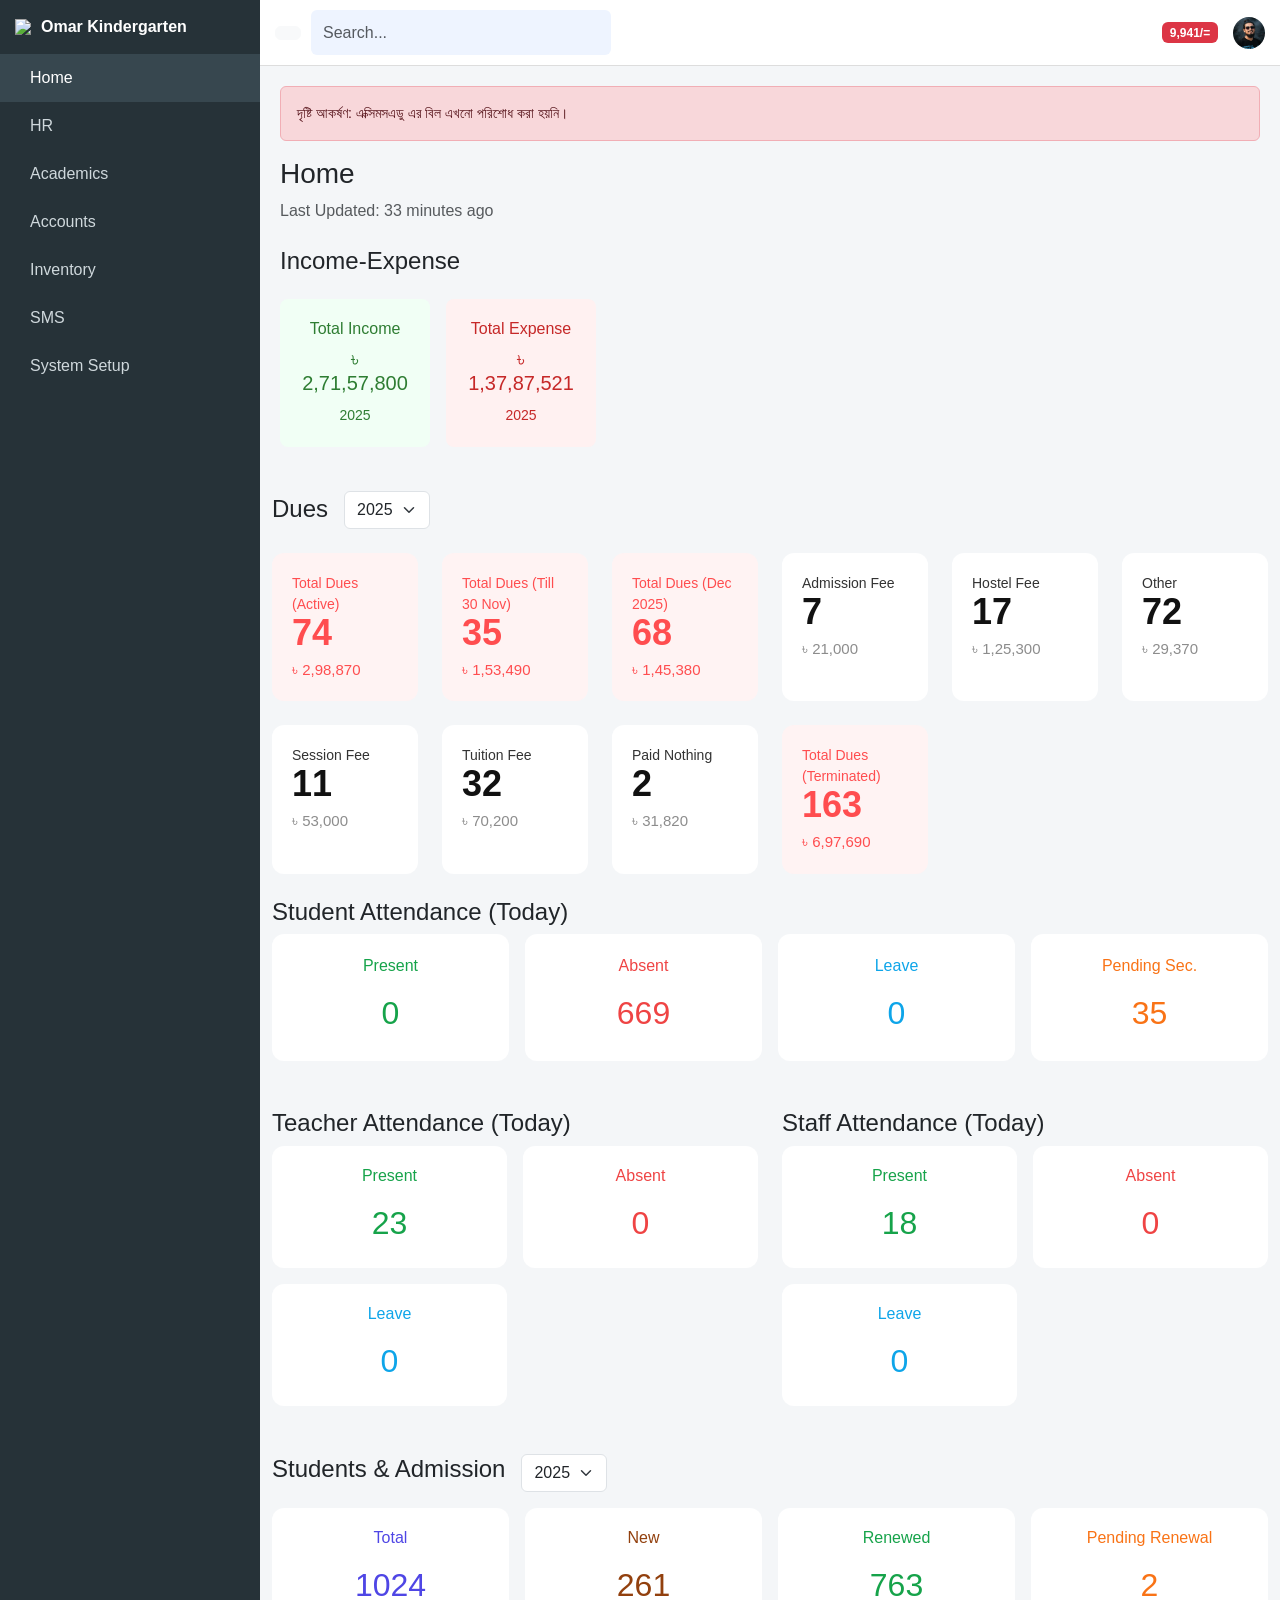
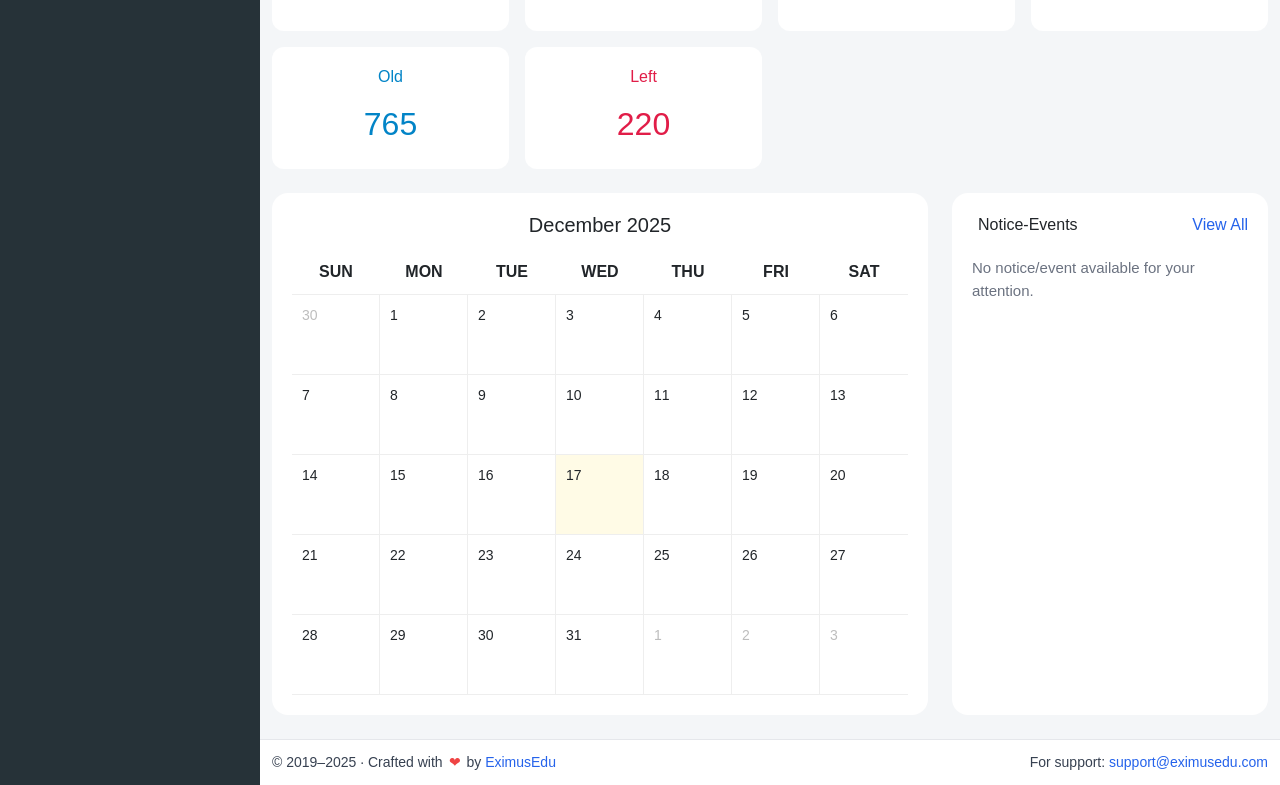
==== dashboard.html @ acf5b50e "initial commit" ====
<!DOCTYPE html>
<html lang="en">
  <head>
    <meta charset="UTF-8" />
    <title>Dashboard</title>
    <meta name="viewport" content="width=device-width, initial-scale=1" />

    <!-- Bootstrap 5 -->
    <link
      href="https://cdn.jsdelivr.net/npm/bootstrap@5.3.3/dist/css/bootstrap.min.css"
      rel="stylesheet"
    />

    <!-- Remix Icon -->
    <link
      href="https://cdn.jsdelivr.net/npm/remixicon@4.2.0/fonts/remixicon.css"
      rel="stylesheet"
    />

    <!-- Custom CSS -->
    <link rel="stylesheet" href="assets/css/style.css" />
  </head>
  <body>
    <div class="layout">
      <!-- SIDEBAR -->
      <aside id="sidebar" class="sidebar">
        <div class="sidebar-header">
          <img src="https://dummyimage.com/40x40/0d6efd/ffffff&text=O" />
          <span class="logo-text">Omar Kindergarten</span>

          <!-- MOBILE CLOSE BUTTON -->
          <button id="closeSidebar" class="btn btn-sm btn-light sidebar-close">
            <i class="ri-close-line"></i>
          </button>
        </div>

        <ul class="menu">
          <li class="active">
            <a href="#"><i class="ri-home-4-line"></i><span>Home</span></a>
          </li>

          <!-- ===== HR ===== -->
          <li class="has-sub">
            <a href="#">
              <i class="ri-team-line"></i>
              <span>HR</span>
              <i class="ri-arrow-down-s-line arrow"></i>
            </a>

            <ul class="submenu">
              <li><a href="#">Employees</a></li>

              <!-- HR → Payroll (Parent again) -->
              <li class="has-sub">
                <a href="#">
                  <span>Payroll</span>
                  <i class="ri-arrow-right-s-line arrow"></i>
                </a>
                <ul class="submenu">
                  <li><a href="#">Salary Sheet</a></li>
                  <li><a href="#">Generate Salary</a></li>
                  <li><a href="#">Payslip</a></li>
                </ul>
              </li>

              <li><a href="#">Attendance</a></li>
            </ul>
          </li>

          <!-- ===== Academics ===== -->
          <li class="has-sub">
            <a href="#">
              <i class="ri-book-2-line"></i>
              <span>Academics</span>
              <i class="ri-arrow-down-s-line arrow"></i>
            </a>

            <ul class="submenu">
              <li><a href="#">Classes</a></li>

              <!-- Academics → Examination (Parent again) -->
              <li class="has-sub">
                <a href="#">
                  <span>Examination</span>
                  <i class="ri-arrow-right-s-line arrow"></i>
                </a>
                <ul class="submenu">
                  <li><a href="#">Exam List</a></li>
                  <li><a href="#">Marks Entry</a></li>
                  <li><a href="#">Result</a></li>
                </ul>
              </li>

              <li><a href="#">Subjects</a></li>
            </ul>
          </li>

          <li>
            <a href="#"
              ><i class="ri-wallet-3-line"></i><span>Accounts</span></a
            >
          </li>

          <li>
            <a href="#"
              ><i class="ri-store-2-line"></i><span>Inventory</span></a
            >
          </li>

          <li>
            <a href="#"><i class="ri-message-2-line"></i><span>SMS</span></a>
          </li>

          <li>
            <a href="#"
              ><i class="ri-settings-3-line"></i><span>System Setup</span></a
            >
          </li>
        </ul>
      </aside>

      <!-- overlay  -->
      <div id="sidebarOverlay" class="sidebar-overlay"></div>

      <!-- MAIN -->
      <div class="main">
        <!-- TOPBAR -->
        <header class="topbar">
          <button id="toggleSidebar" class="btn btn-light">
            <i class="ri-menu-line"></i>
          </button>

          <input class="form-control search" placeholder="Search..." />

          <div class="topbar-right">
            <i class="ri-notification-3-line"></i>
            <span class="badge bg-danger">9,941/=</span>

            <!-- PROFILE WRAPPER -->
            <div class="profile-wrapper">
              <img
                src="/assets/images/profile.png"
                class="avatar"
                id="profileToggle"
              />

              <!-- PROFILE DROPDOWN -->
              <div class="profile-dropdown" id="profileDropdown">
                <div class="profile-info">
                  <img src="/assets/images/profile.png" />
                  <div>
                    <strong>Omar Abdul Aziz Talukder</strong>
                    <small>ID : 91149</small>
                  </div>
                </div>

                <ul>
                  <li><i class="ri-user-3-line"></i> Profile</li>
                  <li><i class="ri-lock-line"></i> Change Password</li>
                  <li><i class="ri-tools-line"></i> Troubleshooting</li>
                  <li><i class="ri-information-line"></i> About</li>
                </ul>

                <div class="logout">
                  <i class="ri-logout-box-r-line"></i>
                  <a href="index.html">Logout</a>
                </div>
              </div>
            </div>
          </div>
        </header>

        <!-- CONTENT -->
        <main class="content">
          <div class="alert alert-danger small">
            দৃষ্টি আকর্ষণ: এক্সিমসএডু এর বিল এখনো পরিশোধ করা হয়নি।
          </div>

          <h3>Home</h3>
          <p class="text-muted">Last Updated: 33 minutes ago</p>

          <h4 class="mt-4">Income-Expense</h4>

          <div class="row g-3 mt-2">
            <div class="col-md-4 col-lg-2">
              <div class="stat-card success">
                <h6>Total Income</h6>
                <h5>৳ 2,71,57,800</h5>
                <small>2025</small>
              </div>
            </div>
            <div class="col-md-4 col-lg-2">
              <div class="stat-card danger">
                <h6>Total Expense</h6>
                <h5>৳ 1,37,87,521</h5>
                <small>2025</small>
              </div>
            </div>
          </div>
        </main>
        <!-- due cards  -->
        <div class="container my-4">
          <!-- Header -->
          <div class="d-flex align-items-center mb-4">
            <h4 class="me-3 mb-0">Dues</h4>
            <select class="form-select w-auto">
              <option>2025</option>
              <option>2024</option>
            </select>
          </div>

          <!-- Cards -->
          <div class="row g-4">
            <!-- Card -->
            <div class="col-12 col-sm-6 col-md-4 col-lg-2">
              <div class="dues-card dues-danger">
                <div class="dues-title">Total Dues (Active)</div>
                <div class="dues-count">74</div>
                <div class="dues-amount">৳ 2,98,870</div>
              </div>
            </div>

            <div class="col-12 col-sm-6 col-md-4 col-lg-2">
              <div class="dues-card dues-danger">
                <div class="dues-title">Total Dues (Till 30 Nov)</div>
                <div class="dues-count">35</div>
                <div class="dues-amount">৳ 1,53,490</div>
              </div>
            </div>

            <div class="col-12 col-sm-6 col-md-4 col-lg-2">
              <div class="dues-card dues-danger">
                <div class="dues-title">Total Dues (Dec 2025)</div>
                <div class="dues-count">68</div>
                <div class="dues-amount">৳ 1,45,380</div>
              </div>
            </div>

            <div class="col-12 col-sm-6 col-md-4 col-lg-2">
              <div class="dues-card bg-white">
                <div class="dues-title dark">Admission Fee</div>
                <div class="dues-count dark">7</div>
                <div class="dues-amount dark">৳ 21,000</div>
              </div>
            </div>

            <div class="col-12 col-sm-6 col-md-4 col-lg-2">
              <div class="dues-card bg-white">
                <div class="dues-title dark">Hostel Fee</div>
                <div class="dues-count dark">17</div>
                <div class="dues-amount dark">৳ 1,25,300</div>
              </div>
            </div>

            <div class="col-12 col-sm-6 col-md-4 col-lg-2">
              <div class="dues-card bg-white">
                <div class="dues-title dark">Other</div>
                <div class="dues-count dark">72</div>
                <div class="dues-amount dark">৳ 29,370</div>
              </div>
            </div>

            <div class="col-12 col-sm-6 col-md-4 col-lg-2">
              <div class="dues-card bg-white">
                <div class="dues-title dark">Session Fee</div>
                <div class="dues-count dark">11</div>
                <div class="dues-amount dark">৳ 53,000</div>
              </div>
            </div>

            <div class="col-12 col-sm-6 col-md-4 col-lg-2">
              <div class="dues-card bg-white">
                <div class="dues-title dark">Tuition Fee</div>
                <div class="dues-count dark">32</div>
                <div class="dues-amount dark">৳ 70,200</div>
              </div>
            </div>

            <div class="col-12 col-sm-6 col-md-4 col-lg-2">
              <div class="dues-card bg-white">
                <div class="dues-title dark">Paid Nothing</div>
                <div class="dues-count dark">2</div>
                <div class="dues-amount dark">৳ 31,820</div>
              </div>
            </div>

            <div class="col-12 col-sm-6 col-md-4 col-lg-2">
              <div class="dues-card dues-danger">
                <div class="dues-title">Total Dues (Terminated)</div>
                <div class="dues-count">163</div>
                <div class="dues-amount">৳ 6,97,690</div>
              </div>
            </div>
          </div>
        </div>
        <!-- ===================== -->
        <div class="container my-4">
          <!-- ================= Student Attendance ================= -->
          <h4 class="section-title">Student Attendance (Today)</h4>
          <div class="row g-3 student-attendance">
            <div class="col-12 col-sm-6 col-md-3">
              <div class="attendance-card present">
                <i class="ri-checkbox-circle-fill"></i>
                <p>Present</p>
                <h2>0</h2>
              </div>
            </div>

            <div class="col-12 col-sm-6 col-md-3">
              <div class="attendance-card absent">
                <i class="ri-close-circle-fill"></i>
                <p>Absent</p>
                <h2>669</h2>
              </div>
            </div>

            <div class="col-12 col-sm-6 col-md-3">
              <div class="attendance-card leave">
                <i class="ri-time-fill"></i>
                <p>Leave</p>
                <h2>0</h2>
              </div>
            </div>

            <div class="col-12 col-sm-6 col-md-3">
              <div class="attendance-card pending">
                <i class="ri-alert-fill"></i>
                <p>Pending Sec.</p>
                <h2>35</h2>
              </div>
            </div>
          </div>

          <!-- ================= Teacher  Attendance ================= -->
          <div class="row mt-5">
            <div class="col-md-6">
              <h4 class="section-title">Teacher Attendance (Today)</h4>
              <div class="row g-3 teacher-attendance">
                <div class="col-md-6">
                  <div class="attendance-card present">
                    <i class="ri-checkbox-circle-fill"></i>
                    <p>Present</p>
                    <h2>23</h2>
                  </div>
                </div>
                <div class="col-md-6">
                  <div class="attendance-card absent">
                    <i class="ri-close-circle-fill"></i>
                    <p>Absent</p>
                    <h2>0</h2>
                  </div>
                </div>
                <div class="col-md-6">
                  <div class="attendance-card leave">
                    <i class="ri-time-fill"></i>
                    <p>Leave</p>
                    <h2>0</h2>
                  </div>
                </div>
              </div>
            </div>
            <!-- =============== Staff Attendance=============== -->
            <div class="col-md-6">
              <h4 class="section-title">Staff Attendance (Today)</h4>
              <div class="row g-3 staff-attendance">
                <div class="col-md-6">
                  <div class="attendance-card present">
                    <i class="ri-checkbox-circle-fill"></i>
                    <p>Present</p>
                    <h2>18</h2>
                  </div>
                </div>
                <div class="col-md-6">
                  <div class="attendance-card absent">
                    <i class="ri-close-circle-fill"></i>
                    <p>Absent</p>
                    <h2>0</h2>
                  </div>
                </div>
                <div class="col-md-6">
                  <div class="attendance-card leave">
                    <i class="ri-time-fill"></i>
                    <p>Leave</p>
                    <h2>0</h2>
                  </div>
                </div>
              </div>
            </div>
          </div>

          <!-- ================= Students & Admission ================= -->
          <div class="d-flex align-items-center mt-5 mb-3">
            <h4 class="section-title me-3">Students & Admission</h4>
            <select class="form-select w-auto">
              <option>2025</option>
              <option>2024</option>
            </select>
          </div>

          <div class="row g-3 students-admission">
            <div class="col-md-3">
              <div class="admission-card total">
                <i class="ri-user-3-fill"></i>
                <p>Total</p>
                <h2>1024</h2>
              </div>
            </div>

            <div class="col-md-3">
              <div class="admission-card new">
                <i class="ri-user-add-fill"></i>
                <p>New</p>
                <h2>261</h2>
              </div>
            </div>

            <div class="col-md-3">
              <div class="admission-card renewed">
                <i class="ri-refresh-fill"></i>
                <p>Renewed</p>
                <h2>763</h2>
              </div>
            </div>

            <div class="col-md-3">
              <div class="admission-card pending">
                <i class="ri-time-fill"></i>
                <p>Pending Renewal</p>
                <h2>2</h2>
              </div>
            </div>

            <div class="col-md-3">
              <div class="admission-card old">
                <i class="ri-user-fill"></i>
                <p>Old</p>
                <h2>765</h2>
              </div>
            </div>

            <div class="col-md-3">
              <div class="admission-card left">
                <i class="ri-user-unfollow-fill"></i>
                <p>Left</p>
                <h2>220</h2>
              </div>
            </div>
          </div>
        </div>
        <!-- calander section  -->
        <div class="container my-4">
          <div class="row g-4">
            <!-- ================= Calendar ================= -->
            <div class="col-lg-8">
              <div class="calendar-box">
                <!-- Header -->
                <div class="calendar-header">
                  <i class="ri-arrow-left-s-line"></i>
                  <h5>December 2025</h5>
                  <i class="ri-arrow-right-s-line"></i>
                </div>

                <!-- Days -->
                <div class="calendar-days">
                  <div>SUN</div>
                  <div>MON</div>
                  <div>TUE</div>
                  <div>WED</div>
                  <div>THU</div>
                  <div>FRI</div>
                  <div>SAT</div>
                </div>

                <!-- Dates -->
                <div class="calendar-grid">
                  <span class="muted">30</span>
                  <span>1</span><span>2</span><span>3</span><span>4</span
                  ><span>5</span><span>6</span> <span>7</span><span>8</span
                  ><span>9</span><span>10</span><span>11</span><span>12</span
                  ><span>13</span> <span>14</span><span>15</span><span>16</span
                  ><span class="active">17</span><span>18</span><span>19</span
                  ><span>20</span> <span>21</span><span>22</span><span>23</span
                  ><span>24</span><span>25</span><span>26</span><span>27</span>
                  <span>28</span><span>29</span><span>30</span><span>31</span>
                  <span class="muted">1</span><span class="muted">2</span
                  ><span class="muted">3</span>
                </div>
              </div>
            </div>

            <!-- calander cdn  -->
            <!-- <div class="container my-4 col-lg-8">
              <h4 class="mb-3">Real Time Calendar</h4>
              <div id="calendar"></div>
            </div> -->

            <!-- ================= Notice ================= -->
            <div class="col-lg-4">
              <div class="notice-box">
                <div class="notice-header">
                  <div>
                    <i class="ri-information-fill"></i>
                    <span>Notice-Events</span>
                  </div>
                  <a href="#">View All</a>
                </div>

                <p class="notice-text">
                  No notice/event available for your attention.
                </p>
              </div>
            </div>
          </div>
        </div>
          <!-- footer  -->

    <footer class="app-footer">
      <div class="container-fluid">
        <div class="row align-items-center">
          <!-- Left -->
          <div class="col-md-6 text-center text-md-start">
            © 2019–2025 · Crafted with
            <span class="heart">❤</span>
            by <a href="#" class="brand">EximusEdu</a>
          </div>

          <!-- Right -->
          <div class="col-md-6 text-center text-md-end mt-2 mt-md-0">
            For support:
            <a href="mailto:support@eximusedu.com" class="support-link">
              support@eximusedu.com
            </a>
          </div>
        </div>
      </div>
    </footer>
      </div>
    </div>

  

    <script src="https://cdn.jsdelivr.net/npm/bootstrap@5.3.3/dist/js/bootstrap.bundle.min.js"></script>
    <script src="assets/js/app.js"></script>
    <!-- FullCalendar JS -->
    <!-- <script src="https://cdn.jsdelivr.net/npm/fullcalendar@6.1.11/index.global.min.js"></script> -->
  </body>
</html>
---- assets/css/style.css ----
/*login page css start here*/

/* Page Background */
/* body {
    min-height: 100vh;
   
} */

/* Wrapper */
.login-wrapper {
  min-height: 100vh;
  background: linear-gradient(180deg, #4a90f5, #1e6de0);
  font-family: "Segoe UI", sans-serif;
}

/* Card */
.login-card {
  background: #ffffff;
  width: 100%;
  max-width: 420px;
  padding: 35px;
  border-radius: 6px;
  box-shadow: 0 10px 30px rgba(0, 0, 0, 0.15);
}

/* Inputs */
.form-control {
  background-color: #eef4ff;
  border: none;
  height: 45px;
}

.form-control:focus {
  box-shadow: none;
  background-color: #eef4ff;
}

/* Password eye button */
.password-toggle {
  background-color: #eef4ff;
  border: none;
}

/* Links */
.forgot-link {
  font-size: 14px;
  color: #3b82f6;
  text-decoration: none;
}

.forgot-link:hover {
  text-decoration: underline;
}

/* Buttons */
.btn-primary {
  height: 45px;
  background-color: #4a90f5;
  border: none;
}

.btn-outline-primary {
  height: 45px;
}

/* Footer */
.footer-text {
  position: fixed;
  bottom: 10px;
  width: 100%;
  color: #ffffff;
  font-size: 13px;
}

/*login page css end here*/

/* dashboard page css start here */
body {
  background: #f4f6f8;
  font-family: "Segoe UI", sans-serif;
}

.layout {
  display: flex;
  min-height: 100vh;
}

/* SIDEBAR */
.sidebar {
  width: 260px;
  background: #263238;
  color: #fff;
  transition: all 0.3s ease;
}

.sidebar.collapsed {
  width: 80px;
}

.sidebar-header {
  padding: 15px;
  display: flex;
  align-items: center;
  gap: 10px;
}

.logo-text {
  font-weight: 600;
}

.sidebar.collapsed .logo-text,
.sidebar.collapsed span,
.sidebar.collapsed .arrow {
  display: none;
}

.menu {
  list-style: none;
  padding: 0;
  margin: 0;
}
li {
  list-style-type: none;
}

.menu li a {
  padding: 12px 20px;
  display: flex;
  align-items: center;
  gap: 10px;
  color: #cfd8dc;
  text-decoration: none;
}

.menu li.active a,
.menu li a:hover {
  background: #37474f;
  color: #fff;
}

.has-sub .submenu {
  display: none;
  background: #2f3e46;
}

.has-sub.open .submenu {
  display: block;
}

.submenu li a {
  padding-left: 17px;
  font-size: 14px;
}

/* 2nd level submenu */
.submenu .has-sub > .submenu {
  display: none;
  background: #37474f;
}

/* Open state */
.submenu .has-sub.open > .submenu {
  display: block;
}

/* Indent deeper level */
.submenu .has-sub > a {
  padding-left: 17px;
  font-size: 14px;
}

.submenu .has-sub .submenu a {
  /* padding-left: 80px; */
  font-size: 13px;
}

/* COLLAPSED SIDEBAR HOVER SUBMENU */
.sidebar.collapsed .has-sub {
  position: relative;
}

.sidebar.collapsed .has-sub .submenu {
  position: absolute;
  top: 0;
  left: 80px;
  width: 200px;
  background: #2f3e46;
  display: none;
  border-radius: 0px;
  box-shadow: 0 8px 20px rgba(0, 0, 0, 0.3);
  z-index: 999;
}

.sidebar.collapsed .has-sub:hover .submenu {
  display: block;
}

/* MAIN */
.main {
  flex: 1;
}

/* TOPBAR */
.topbar {
  background: #fff;
  padding: 10px 15px;
  display: flex;
  align-items: center;
  gap: 10px;
  border-bottom: 1px solid #ddd;
}

.search {
  max-width: 300px;
}

.topbar-right {
  margin-left: auto;
  display: flex;
  align-items: center;
  gap: 15px;
}

.avatar {
  border-radius: 50%;
}

/* CONTENT */
.content {
  padding: 20px;
}

/* STAT CARD */
.stat-card {
  padding: 20px;
  border-radius: 8px;
  background: #fff;
  text-align: center;
}

.stat-card.success {
  background: #f1fff5;
  color: #2e7d32;
}
.stat-card.danger {
  background: #fff1f1;
  color: #c62828;
}

/* MOBILE */
@media (max-width: 768px) {
  .sidebar {
    position: fixed;
    left: -260px;
    top: 0;
    height: 100%;
    z-index: 1000;
  }

  .sidebar.show {
    left: 0;
  }

  .sidebar.collapsed {
    width: 260px;
  }
}

/* SIDEBAR CLOSE BUTTON */
.sidebar-close {
  margin-left: auto;
  display: none;
}

/* OVERLAY */
.sidebar-overlay {
  position: fixed;
  inset: 0;
  background: rgba(0, 0, 0, 0.4);
  z-index: 999;
  display: none;
}

/* MOBILE ONLY */
@media (max-width: 768px) {
  .sidebar-close {
    display: block;
  }

  .sidebar.show + .sidebar-overlay {
    display: block;
  }
}

/* due card style start here */
.dues-card {
  border: none;
  border-radius: 12px;
  padding: 20px;
  height: 100%;
}

.dues-danger {
  background: #fff3f3;
}

.dues-title {
  font-size: 14px;
  color: #ff4d4f;
  font-weight: 500;
}

.dues-title.dark {
  color: #333;
}

.dues-count {
  font-size: 36px;
  font-weight: 700;
  color: #ff4d4f;
  line-height: 1;
}

.dues-count.dark {
  color: #111;
}

.dues-amount {
  margin-top: 8px;
  font-size: 15px;
  color: #ff4d4f;
}

.dues-amount.dark {
  color: #8c8c8c;
}
/* due card style end here */

/* student attendence style start here  */
.student-attendance .attendance-card {
  background: #fff;
  border-radius: 12px;
  padding: 20px;
  text-align: center;
}

.student-attendance i {
  font-size: 28px;
  margin-bottom: 6px;
}

.present {
  background: #f2fff7;
  color: #16a34a;
}
.absent {
  background: #fff1f1;
  color: #ef4444;
}
.leave {
  background: #f0fbff;
  color: #0ea5e9;
}
.pending {
  background: #fff7ed;
  color: #f97316;
}

/* student attendence style end here  */

/* staff attendence style start here  */
.teacher-attendance .attendance-card,
.staff-attendance .attendance-card {
  background: #fff;
  border-radius: 12px;
  padding: 18px;
  text-align: center;
}

.teacher-attendance i,
.staff-attendance i {
  font-size: 26px;
}

/* staff attendence style end here  */

/* student addmmission style start here   */
.students-admission .admission-card {
  background: #fff;
  border-radius: 12px;
  padding: 18px;
  text-align: center;
}

.students-admission i {
  font-size: 26px;
  margin-bottom: 6px;
}

.total {
  background: #f5f3ff;
  color: #4f46e5;
}
.new {
  background: #fff7ed;
  color: #92400e;
}
.renewed {
  background: #f0fdf4;
  color: #16a34a;
}
.old {
  background: #ecfeff;
  color: #0284c7;
}
.left {
  background: #fff1f2;
  color: #e11d48;
}

/* student addmmission style end here   */

/* calander css start here  */

.calendar-box {
  background: #fff;
  border-radius: 16px;
  padding: 20px;
}

.calendar-header {
  display: flex;
  justify-content: space-between;
  align-items: center;
  margin-bottom: 15px;
}

.calendar-header i {
  font-size: 22px;
  cursor: pointer;
}

.calendar-days {
  display: grid;
  grid-template-columns: repeat(7, 1fr);
  font-weight: 600;
  text-align: center;
  padding-bottom: 10px;
  border-bottom: 1px solid #eee;
}

.calendar-grid {
  display: grid;
  grid-template-columns: repeat(7, 1fr);
}

.calendar-grid span {
  height: 80px;
  border-right: 1px solid #eee;
  border-bottom: 1px solid #eee;
  padding: 10px;
  font-size: 14px;
}

.calendar-grid span:nth-child(7n) {
  border-right: none;
}

.calendar-grid .muted {
  color: #bdbdbd;
}

.calendar-grid .active {
  background: #fffbe6;
}

/* ================= Notice ================= */

.notice-box {
  background: #fff;
  border-radius: 16px;
  padding: 20px;
  height: 100%;
}

.notice-header {
  display: flex;
  justify-content: space-between;
  align-items: center;
  margin-bottom: 20px;
}

.notice-header i {
  margin-right: 6px;
  color: #6b7280;
}

.notice-header a {
  text-decoration: none;
  color: #2563eb;
  font-weight: 500;
}

.notice-text {
  color: #6b7280;
  font-size: 15px;
}

/* calander cdn style  */
/* #calendar {
      background: #fff;
      padding: 15px;
      border-radius: 14px;
    } */

/* ================= Responsive ================= */
@media (max-width: 768px) {
  .calendar-grid span {
    height: 60px;
  }
}

/* calander css end here  */

/* dashboard page css end here */

/* profile modal css start here  */
.profile-wrapper {
  position: relative;
}

.profile-wrapper img {
  height: 32px;
  width: 32px;
  border-radius: 50%;
}

.avatar {
  cursor: pointer;
  border-radius: 50%;
}

/* DROPDOWN */
.profile-dropdown {
  position: absolute;
  top: 45px;
  right: 0;
  width: 260px;
  background: #fff;
  border-radius: 8px;
  box-shadow: 0 10px 30px rgba(0, 0, 0, 0.15);
  display: none;
  z-index: 999;
}

.profile-dropdown.show {
  display: block;
}

/* HEADER */
.profile-info {
  display: flex;
  gap: 10px;
  padding: 12px;
  border-bottom: 1px solid #eee;
}

.profile-info img {
  border-radius: 50%;
  height: 32px;
  width: 32px;
}

.profile-info small {
  color: #777;
}

/* MENU */
.profile-dropdown ul {
  list-style: none;
  margin: 0;
  padding: 0;
}

.profile-dropdown ul li {
  padding: 10px 14px;
  cursor: pointer;
  display: flex;
  gap: 10px;
  align-items: center;
}

.profile-dropdown ul li:hover {
  background: #f5f5f5;
}

/* LOGOUT */
.profile-dropdown .logout {
  padding: 12px 14px;
  border-top: 1px solid #eee;
  cursor: pointer;
  color: #d00;
}

.profile-dropdown .logout:hover {
  background: #ffecec;
}
/* profile modal css end here  */

/* footer style start here  */

.app-footer {
  background: #ffffff;
  border-top: 1px solid #e5e7eb;
  padding: 12px 0;
  font-size: 14px;
  color: #374151;
}

.app-footer a {
  text-decoration: none;
}

.app-footer .brand {
  color: #2563eb;
  font-weight: 500;
}

.app-footer .support-link {
  color: #2563eb;
}

.app-footer .heart {
  color: #ef4444;
  margin: 0 2px;
}
/* footer style end here  */
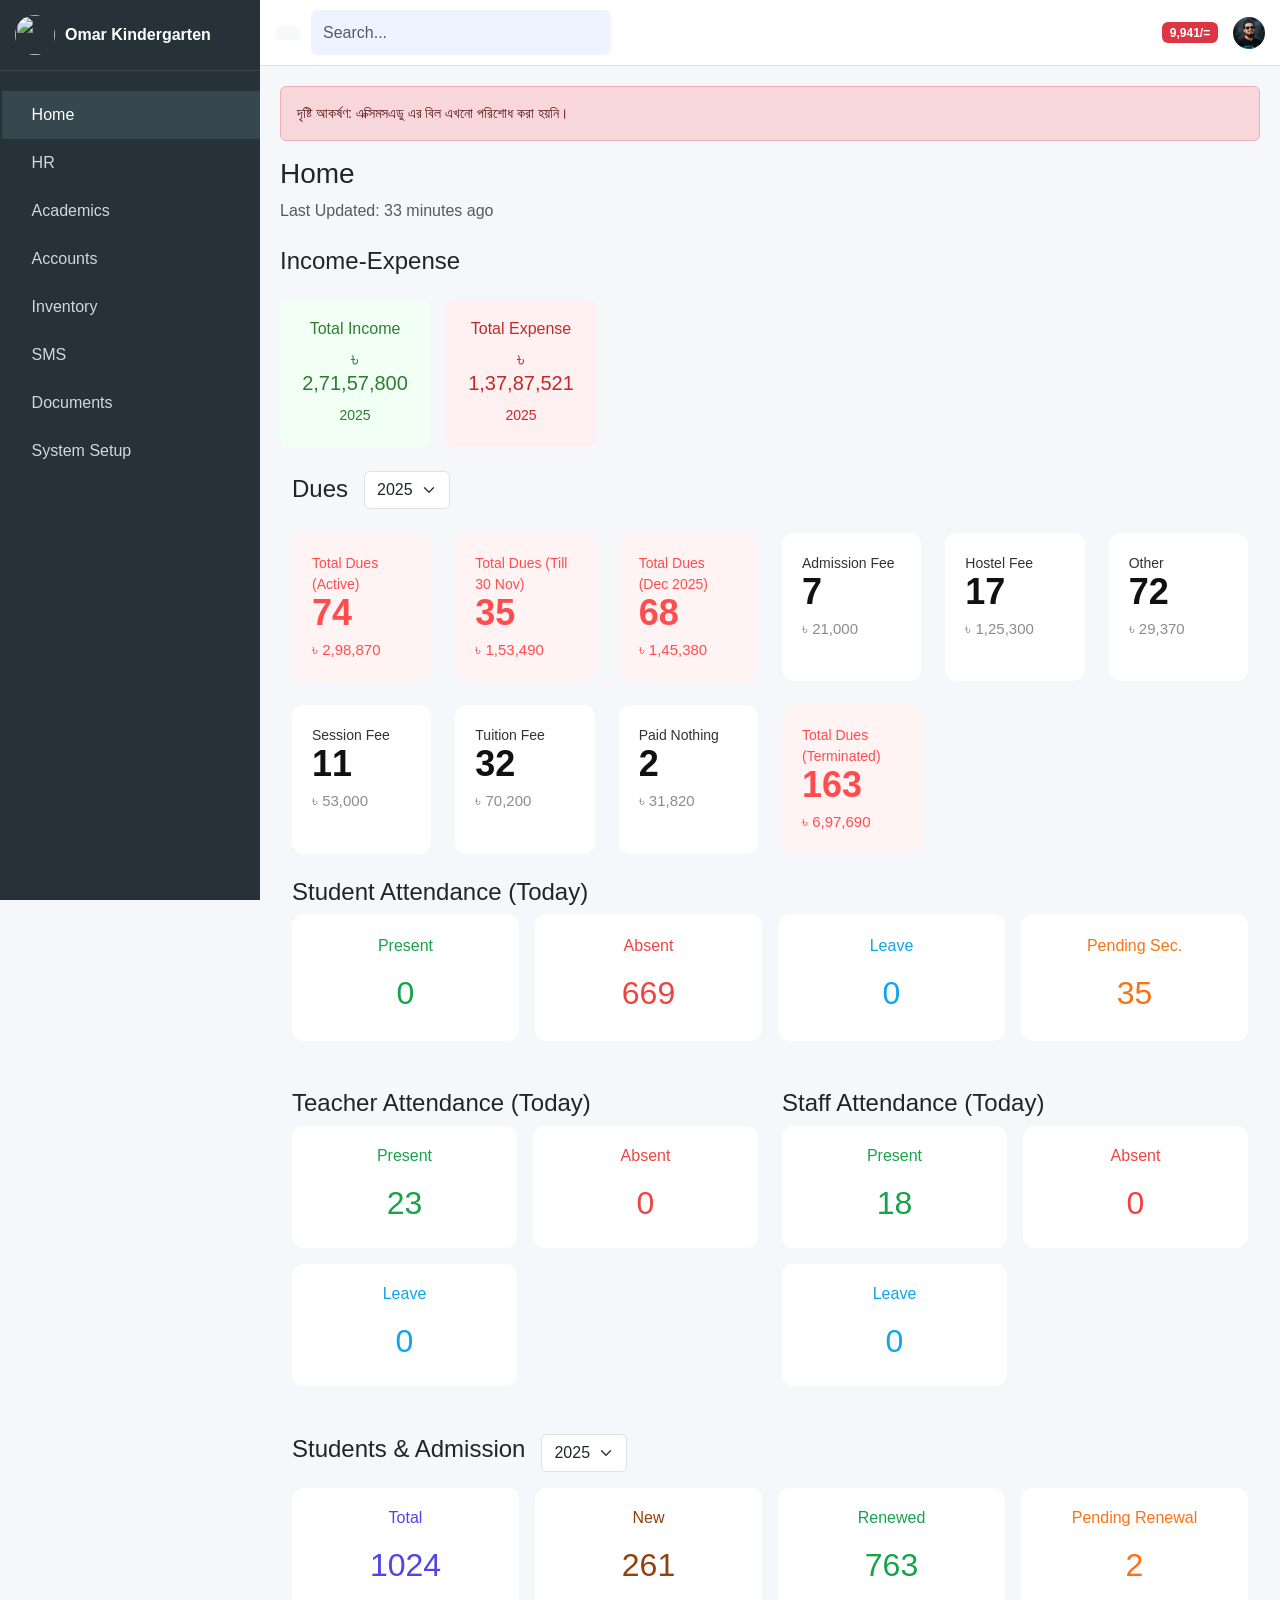
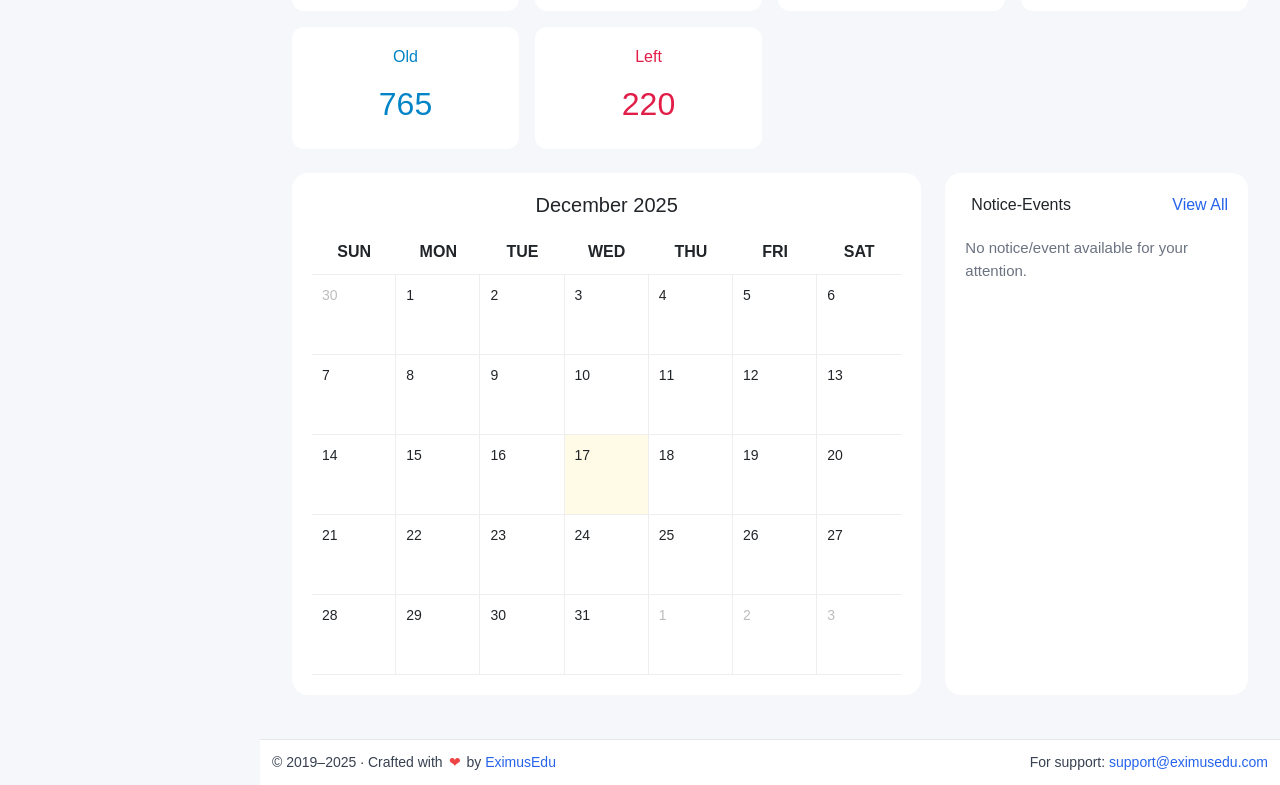
==== commit 8088994f: "sidebar issue fixed" ====
--- a/dashboard.html
+++ b/dashboard.html
@@ -64,6 +64,8 @@
               </li>
 
               <li><a href="#">Attendance</a></li>
+              <li><a href="#">Leave Applications</a></li>
+              <li><a href="#">ID Cards</a></li>
             </ul>
           </li>
 
@@ -76,22 +78,126 @@
             </a>
 
             <ul class="submenu">
-              <li><a href="#">Classes</a></li>
+              <li><a href="#">Classes 1</a></li>
+              <li><a href="#">Students 2</a></li>
 
               <!-- Academics → Examination (Parent again) -->
               <li class="has-sub">
                 <a href="#">
-                  <span>Examination</span>
+                  <span>Examination 3</span>
                   <i class="ri-arrow-right-s-line arrow"></i>
                 </a>
                 <ul class="submenu">
                   <li><a href="#">Exam List</a></li>
                   <li><a href="#">Marks Entry</a></li>
                   <li><a href="#">Result</a></li>
+                   <li><a href="#">Exam List</a></li>
+                  <li><a href="#">Marks Entry</a></li>
+                  <li><a href="#">Result</a></li>
+                   <li><a href="#">Exam List</a></li>
+                  <li><a href="#">Marks Entry</a></li>
+                  <li><a href="#">Result</a></li>
+                   <li><a href="#">Exam List</a></li>
+                  <li><a href="#">Marks Entry</a></li>
+                  <li><a href="#">Result</a></li>
+                   <li><a href="#">Exam List</a></li>
+                  <li><a href="#">Marks Entry</a></li>
+                  <li><a href="#">Result</a></li>
                 </ul>
               </li>
 
-              <li><a href="#">Subjects</a></li>
+              <li><a href="#">Subjects 4</a></li>
+              <li><a href="#">Teachers 5</a></li>
+              <li><a href="#">Classes 6</a></li>
+              <li><a href="#">Students 7</a></li>
+
+              <!-- Academics → Examination (Parent again) -->
+              <li class="has-sub">
+                <a href="#">
+                  <span>Examination 8</span>
+                  <i class="ri-arrow-right-s-line arrow"></i>
+                </a>
+                <ul class="submenu">
+                  <li><a href="#">Exam List</a></li>
+                  <li><a href="#">Marks Entry</a></li>
+                  <li><a href="#">Result</a></li>
+                   <li><a href="#">Exam List</a></li>
+                  <li><a href="#">Marks Entry</a></li>
+                  <li><a href="#">Result</a></li>
+                   <li><a href="#">Exam List</a></li>
+                  <li><a href="#">Marks Entry</a></li>
+                  <li><a href="#">Result</a></li>
+                   <li><a href="#">Exam List</a></li>
+                  <li><a href="#">Marks Entry</a></li>
+                  <li><a href="#">Result</a></li>
+                   <li><a href="#">Exam List</a></li>
+                  <li><a href="#">Marks Entry</a></li>
+                  <li><a href="#">Result</a></li>
+                </ul>
+              </li>
+
+              <li><a href="#">Subjects 9</a></li>
+              <li><a href="#">Teachers 10</a></li>
+              <li><a href="#">Classes 11</a></li>
+              <li><a href="#">Students 12</a></li>
+
+              <!-- Academics → Examination (Parent again) -->
+              <li class="has-sub">
+                <a href="#">
+                  <span>Examination 13</span>
+                  <i class="ri-arrow-right-s-line arrow"></i>
+                </a>
+                <ul class="submenu">
+                  <li><a href="#">Exam List</a></li>
+                  <li><a href="#">Marks Entry</a></li>
+                  <li><a href="#">Result</a></li>
+                   <li><a href="#">Exam List</a></li>
+                  <li><a href="#">Marks Entry</a></li>
+                  <li><a href="#">Result</a></li>
+                   <li><a href="#">Exam List</a></li>
+                  <li><a href="#">Marks Entry</a></li>
+                  <li><a href="#">Result</a></li>
+                   <li><a href="#">Exam List</a></li>
+                  <li><a href="#">Marks Entry</a></li>
+                  <li><a href="#">Result</a></li>
+                   <li><a href="#">Exam List</a></li>
+                  <li><a href="#">Marks Entry</a></li>
+                  <li><a href="#">Result</a></li>
+                </ul>
+              </li>
+
+              <li><a href="#">Subjects 14</a></li>
+              <li><a href="#">Teachers 15</a></li>
+              <li><a href="#">Classes 16</a></li>
+              <li><a href="#">Students 17</a></li>
+
+              <!-- Academics → Examination (Parent again) -->
+              <li class="has-sub">
+                <a href="#">
+                  <span>Examination 18</span>
+                  <i class="ri-arrow-right-s-line arrow"></i>
+                </a>
+                <ul class="submenu">
+                  <li><a href="#">Exam List</a></li>
+                  <li><a href="#">Marks Entry</a></li>
+                  <li><a href="#">Result</a></li>
+                   <li><a href="#">Exam List</a></li>
+                  <li><a href="#">Marks Entry</a></li>
+                  <li><a href="#">Result</a></li>
+                   <li><a href="#">Exam List</a></li>
+                  <li><a href="#">Marks Entry</a></li>
+                  <li><a href="#">Result</a></li>
+                   <li><a href="#">Exam List</a></li>
+                  <li><a href="#">Marks Entry</a></li>
+                  <li><a href="#">Result</a></li>
+                   <li><a href="#">Exam List</a></li>
+                  <li><a href="#">Marks Entry</a></li>
+                  <li><a href="#">Result</a></li>
+                </ul>
+              </li>
+
+              <li><a href="#">Subjects 19</a></li>
+              <li><a href="#">Teachers 20</a></li>
             </ul>
           </li>
 
@@ -111,6 +217,19 @@
             <a href="#"><i class="ri-message-2-line"></i><span>SMS</span></a>
           </li>
 
+          <li class="has-sub">
+            <a href="#">
+              <i class="ri-file-text-line"></i>
+              <span>Documents</span>
+              <i class="ri-arrow-down-s-line arrow"></i>
+            </a>
+            <ul class="submenu">
+              <li><a href="#">Attestations</a></li>
+              <li><a href="#">Testimonials</a></li>
+              <li><a href="#">Transfer Certificates</a></li>
+            </ul>
+          </li>
+
           <li>
             <a href="#"
               ><i class="ri-settings-3-line"></i><span>System Setup</span></a
@@ -119,11 +238,19 @@
         </ul>
       </aside>
 
-      <!-- overlay  -->
+      <!-- Collapsed sidebar submenu container -->
+      <div
+        id="collapsedSubmenuContainer"
+        class="collapsed-submenu-container"
+      ></div>
+
+      <!-- Overlay -->
       <div id="sidebarOverlay" class="sidebar-overlay"></div>
 
+      <!-- Main Content -->
+
       <!-- MAIN -->
-      <div class="main">
+      <div class="" id="content">
         <!-- TOPBAR -->
         <header class="topbar">
           <button id="toggleSidebar" class="btn btn-light">
@@ -197,351 +324,350 @@
               </div>
             </div>
           </div>
-        </main>
-        <!-- due cards  -->
-        <div class="container my-4">
-          <!-- Header -->
-          <div class="d-flex align-items-center mb-4">
-            <h4 class="me-3 mb-0">Dues</h4>
-            <select class="form-select w-auto">
-              <option>2025</option>
-              <option>2024</option>
-            </select>
+          <!-- =========== -->
+          <!-- due cards  -->
+          <div class="container my-4">
+            <!-- Header -->
+            <div class="d-flex align-items-center mb-4">
+              <h4 class="me-3 mb-0">Dues</h4>
+              <select class="form-select w-auto">
+                <option>2025</option>
+                <option>2024</option>
+              </select>
+            </div>
+
+            <!-- Cards -->
+            <div class="row g-4">
+              <!-- Card -->
+              <div class="col-12 col-sm-6 col-md-4 col-lg-2">
+                <div class="dues-card dues-danger">
+                  <div class="dues-title">Total Dues (Active)</div>
+                  <div class="dues-count">74</div>
+                  <div class="dues-amount">৳ 2,98,870</div>
+                </div>
+              </div>
+
+              <div class="col-12 col-sm-6 col-md-4 col-lg-2">
+                <div class="dues-card dues-danger">
+                  <div class="dues-title">Total Dues (Till 30 Nov)</div>
+                  <div class="dues-count">35</div>
+                  <div class="dues-amount">৳ 1,53,490</div>
+                </div>
+              </div>
+
+              <div class="col-12 col-sm-6 col-md-4 col-lg-2">
+                <div class="dues-card dues-danger">
+                  <div class="dues-title">Total Dues (Dec 2025)</div>
+                  <div class="dues-count">68</div>
+                  <div class="dues-amount">৳ 1,45,380</div>
+                </div>
+              </div>
+
+              <div class="col-12 col-sm-6 col-md-4 col-lg-2">
+                <div class="dues-card bg-white">
+                  <div class="dues-title dark">Admission Fee</div>
+                  <div class="dues-count dark">7</div>
+                  <div class="dues-amount dark">৳ 21,000</div>
+                </div>
+              </div>
+
+              <div class="col-12 col-sm-6 col-md-4 col-lg-2">
+                <div class="dues-card bg-white">
+                  <div class="dues-title dark">Hostel Fee</div>
+                  <div class="dues-count dark">17</div>
+                  <div class="dues-amount dark">৳ 1,25,300</div>
+                </div>
+              </div>
+
+              <div class="col-12 col-sm-6 col-md-4 col-lg-2">
+                <div class="dues-card bg-white">
+                  <div class="dues-title dark">Other</div>
+                  <div class="dues-count dark">72</div>
+                  <div class="dues-amount dark">৳ 29,370</div>
+                </div>
+              </div>
+
+              <div class="col-12 col-sm-6 col-md-4 col-lg-2">
+                <div class="dues-card bg-white">
+                  <div class="dues-title dark">Session Fee</div>
+                  <div class="dues-count dark">11</div>
+                  <div class="dues-amount dark">৳ 53,000</div>
+                </div>
+              </div>
+
+              <div class="col-12 col-sm-6 col-md-4 col-lg-2">
+                <div class="dues-card bg-white">
+                  <div class="dues-title dark">Tuition Fee</div>
+                  <div class="dues-count dark">32</div>
+                  <div class="dues-amount dark">৳ 70,200</div>
+                </div>
+              </div>
+
+              <div class="col-12 col-sm-6 col-md-4 col-lg-2">
+                <div class="dues-card bg-white">
+                  <div class="dues-title dark">Paid Nothing</div>
+                  <div class="dues-count dark">2</div>
+                  <div class="dues-amount dark">৳ 31,820</div>
+                </div>
+              </div>
+
+              <div class="col-12 col-sm-6 col-md-4 col-lg-2">
+                <div class="dues-card dues-danger">
+                  <div class="dues-title">Total Dues (Terminated)</div>
+                  <div class="dues-count">163</div>
+                  <div class="dues-amount">৳ 6,97,690</div>
+                </div>
+              </div>
+            </div>
           </div>
-
-          <!-- Cards -->
-          <div class="row g-4">
-            <!-- Card -->
-            <div class="col-12 col-sm-6 col-md-4 col-lg-2">
-              <div class="dues-card dues-danger">
-                <div class="dues-title">Total Dues (Active)</div>
-                <div class="dues-count">74</div>
-                <div class="dues-amount">৳ 2,98,870</div>
-              </div>
-            </div>
-
-            <div class="col-12 col-sm-6 col-md-4 col-lg-2">
-              <div class="dues-card dues-danger">
-                <div class="dues-title">Total Dues (Till 30 Nov)</div>
-                <div class="dues-count">35</div>
-                <div class="dues-amount">৳ 1,53,490</div>
-              </div>
-            </div>
-
-            <div class="col-12 col-sm-6 col-md-4 col-lg-2">
-              <div class="dues-card dues-danger">
-                <div class="dues-title">Total Dues (Dec 2025)</div>
-                <div class="dues-count">68</div>
-                <div class="dues-amount">৳ 1,45,380</div>
-              </div>
-            </div>
-
-            <div class="col-12 col-sm-6 col-md-4 col-lg-2">
-              <div class="dues-card bg-white">
-                <div class="dues-title dark">Admission Fee</div>
-                <div class="dues-count dark">7</div>
-                <div class="dues-amount dark">৳ 21,000</div>
-              </div>
-            </div>
-
-            <div class="col-12 col-sm-6 col-md-4 col-lg-2">
-              <div class="dues-card bg-white">
-                <div class="dues-title dark">Hostel Fee</div>
-                <div class="dues-count dark">17</div>
-                <div class="dues-amount dark">৳ 1,25,300</div>
-              </div>
-            </div>
-
-            <div class="col-12 col-sm-6 col-md-4 col-lg-2">
-              <div class="dues-card bg-white">
-                <div class="dues-title dark">Other</div>
-                <div class="dues-count dark">72</div>
-                <div class="dues-amount dark">৳ 29,370</div>
-              </div>
-            </div>
-
-            <div class="col-12 col-sm-6 col-md-4 col-lg-2">
-              <div class="dues-card bg-white">
-                <div class="dues-title dark">Session Fee</div>
-                <div class="dues-count dark">11</div>
-                <div class="dues-amount dark">৳ 53,000</div>
-              </div>
-            </div>
-
-            <div class="col-12 col-sm-6 col-md-4 col-lg-2">
-              <div class="dues-card bg-white">
-                <div class="dues-title dark">Tuition Fee</div>
-                <div class="dues-count dark">32</div>
-                <div class="dues-amount dark">৳ 70,200</div>
-              </div>
-            </div>
-
-            <div class="col-12 col-sm-6 col-md-4 col-lg-2">
-              <div class="dues-card bg-white">
-                <div class="dues-title dark">Paid Nothing</div>
-                <div class="dues-count dark">2</div>
-                <div class="dues-amount dark">৳ 31,820</div>
-              </div>
-            </div>
-
-            <div class="col-12 col-sm-6 col-md-4 col-lg-2">
-              <div class="dues-card dues-danger">
-                <div class="dues-title">Total Dues (Terminated)</div>
-                <div class="dues-count">163</div>
-                <div class="dues-amount">৳ 6,97,690</div>
+          <!-- ===================== -->
+          <div class="container my-4">
+            <!-- ================= Student Attendance ================= -->
+            <h4 class="section-title">Student Attendance (Today)</h4>
+            <div class="row g-3 student-attendance">
+              <div class="col-12 col-sm-6 col-md-3">
+                <div class="attendance-card present">
+                  <i class="ri-checkbox-circle-fill"></i>
+                  <p>Present</p>
+                  <h2>0</h2>
+                </div>
+              </div>
+
+              <div class="col-12 col-sm-6 col-md-3">
+                <div class="attendance-card absent">
+                  <i class="ri-close-circle-fill"></i>
+                  <p>Absent</p>
+                  <h2>669</h2>
+                </div>
+              </div>
+
+              <div class="col-12 col-sm-6 col-md-3">
+                <div class="attendance-card leave">
+                  <i class="ri-time-fill"></i>
+                  <p>Leave</p>
+                  <h2>0</h2>
+                </div>
+              </div>
+
+              <div class="col-12 col-sm-6 col-md-3">
+                <div class="attendance-card pending">
+                  <i class="ri-alert-fill"></i>
+                  <p>Pending Sec.</p>
+                  <h2>35</h2>
+                </div>
+              </div>
+            </div>
+
+            <!-- ================= Teacher  Attendance ================= -->
+            <div class="row mt-5">
+              <div class="col-md-6">
+                <h4 class="section-title">Teacher Attendance (Today)</h4>
+                <div class="row g-3 teacher-attendance">
+                  <div class="col-md-6">
+                    <div class="attendance-card present">
+                      <i class="ri-checkbox-circle-fill"></i>
+                      <p>Present</p>
+                      <h2>23</h2>
+                    </div>
+                  </div>
+                  <div class="col-md-6">
+                    <div class="attendance-card absent">
+                      <i class="ri-close-circle-fill"></i>
+                      <p>Absent</p>
+                      <h2>0</h2>
+                    </div>
+                  </div>
+                  <div class="col-md-6">
+                    <div class="attendance-card leave">
+                      <i class="ri-time-fill"></i>
+                      <p>Leave</p>
+                      <h2>0</h2>
+                    </div>
+                  </div>
+                </div>
+              </div>
+              <!-- =============== Staff Attendance=============== -->
+              <div class="col-md-6">
+                <h4 class="section-title">Staff Attendance (Today)</h4>
+                <div class="row g-3 staff-attendance">
+                  <div class="col-md-6">
+                    <div class="attendance-card present">
+                      <i class="ri-checkbox-circle-fill"></i>
+                      <p>Present</p>
+                      <h2>18</h2>
+                    </div>
+                  </div>
+                  <div class="col-md-6">
+                    <div class="attendance-card absent">
+                      <i class="ri-close-circle-fill"></i>
+                      <p>Absent</p>
+                      <h2>0</h2>
+                    </div>
+                  </div>
+                  <div class="col-md-6">
+                    <div class="attendance-card leave">
+                      <i class="ri-time-fill"></i>
+                      <p>Leave</p>
+                      <h2>0</h2>
+                    </div>
+                  </div>
+                </div>
+              </div>
+            </div>
+
+            <!-- ================= Students & Admission ================= -->
+            <div class="d-flex align-items-center mt-5 mb-3">
+              <h4 class="section-title me-3">Students & Admission</h4>
+              <select class="form-select w-auto">
+                <option>2025</option>
+                <option>2024</option>
+              </select>
+            </div>
+
+            <div class="row g-3 students-admission">
+              <div class="col-md-3">
+                <div class="admission-card total">
+                  <i class="ri-user-3-fill"></i>
+                  <p>Total</p>
+                  <h2>1024</h2>
+                </div>
+              </div>
+
+              <div class="col-md-3">
+                <div class="admission-card new">
+                  <i class="ri-user-add-fill"></i>
+                  <p>New</p>
+                  <h2>261</h2>
+                </div>
+              </div>
+
+              <div class="col-md-3">
+                <div class="admission-card renewed">
+                  <i class="ri-refresh-fill"></i>
+                  <p>Renewed</p>
+                  <h2>763</h2>
+                </div>
+              </div>
+
+              <div class="col-md-3">
+                <div class="admission-card pending">
+                  <i class="ri-time-fill"></i>
+                  <p>Pending Renewal</p>
+                  <h2>2</h2>
+                </div>
+              </div>
+
+              <div class="col-md-3">
+                <div class="admission-card old">
+                  <i class="ri-user-fill"></i>
+                  <p>Old</p>
+                  <h2>765</h2>
+                </div>
+              </div>
+
+              <div class="col-md-3">
+                <div class="admission-card left">
+                  <i class="ri-user-unfollow-fill"></i>
+                  <p>Left</p>
+                  <h2>220</h2>
+                </div>
               </div>
             </div>
           </div>
-        </div>
-        <!-- ===================== -->
-        <div class="container my-4">
-          <!-- ================= Student Attendance ================= -->
-          <h4 class="section-title">Student Attendance (Today)</h4>
-          <div class="row g-3 student-attendance">
-            <div class="col-12 col-sm-6 col-md-3">
-              <div class="attendance-card present">
-                <i class="ri-checkbox-circle-fill"></i>
-                <p>Present</p>
-                <h2>0</h2>
-              </div>
-            </div>
-
-            <div class="col-12 col-sm-6 col-md-3">
-              <div class="attendance-card absent">
-                <i class="ri-close-circle-fill"></i>
-                <p>Absent</p>
-                <h2>669</h2>
-              </div>
-            </div>
-
-            <div class="col-12 col-sm-6 col-md-3">
-              <div class="attendance-card leave">
-                <i class="ri-time-fill"></i>
-                <p>Leave</p>
-                <h2>0</h2>
-              </div>
-            </div>
-
-            <div class="col-12 col-sm-6 col-md-3">
-              <div class="attendance-card pending">
-                <i class="ri-alert-fill"></i>
-                <p>Pending Sec.</p>
-                <h2>35</h2>
-              </div>
-            </div>
-          </div>
-
-          <!-- ================= Teacher  Attendance ================= -->
-          <div class="row mt-5">
-            <div class="col-md-6">
-              <h4 class="section-title">Teacher Attendance (Today)</h4>
-              <div class="row g-3 teacher-attendance">
-                <div class="col-md-6">
-                  <div class="attendance-card present">
-                    <i class="ri-checkbox-circle-fill"></i>
-                    <p>Present</p>
-                    <h2>23</h2>
-                  </div>
-                </div>
-                <div class="col-md-6">
-                  <div class="attendance-card absent">
-                    <i class="ri-close-circle-fill"></i>
-                    <p>Absent</p>
-                    <h2>0</h2>
-                  </div>
-                </div>
-                <div class="col-md-6">
-                  <div class="attendance-card leave">
-                    <i class="ri-time-fill"></i>
-                    <p>Leave</p>
-                    <h2>0</h2>
-                  </div>
-                </div>
-              </div>
-            </div>
-            <!-- =============== Staff Attendance=============== -->
-            <div class="col-md-6">
-              <h4 class="section-title">Staff Attendance (Today)</h4>
-              <div class="row g-3 staff-attendance">
-                <div class="col-md-6">
-                  <div class="attendance-card present">
-                    <i class="ri-checkbox-circle-fill"></i>
-                    <p>Present</p>
-                    <h2>18</h2>
-                  </div>
-                </div>
-                <div class="col-md-6">
-                  <div class="attendance-card absent">
-                    <i class="ri-close-circle-fill"></i>
-                    <p>Absent</p>
-                    <h2>0</h2>
-                  </div>
-                </div>
-                <div class="col-md-6">
-                  <div class="attendance-card leave">
-                    <i class="ri-time-fill"></i>
-                    <p>Leave</p>
-                    <h2>0</h2>
-                  </div>
-                </div>
-              </div>
-            </div>
-          </div>
-
-          <!-- ================= Students & Admission ================= -->
-          <div class="d-flex align-items-center mt-5 mb-3">
-            <h4 class="section-title me-3">Students & Admission</h4>
-            <select class="form-select w-auto">
-              <option>2025</option>
-              <option>2024</option>
-            </select>
-          </div>
-
-          <div class="row g-3 students-admission">
-            <div class="col-md-3">
-              <div class="admission-card total">
-                <i class="ri-user-3-fill"></i>
-                <p>Total</p>
-                <h2>1024</h2>
-              </div>
-            </div>
-
-            <div class="col-md-3">
-              <div class="admission-card new">
-                <i class="ri-user-add-fill"></i>
-                <p>New</p>
-                <h2>261</h2>
-              </div>
-            </div>
-
-            <div class="col-md-3">
-              <div class="admission-card renewed">
-                <i class="ri-refresh-fill"></i>
-                <p>Renewed</p>
-                <h2>763</h2>
-              </div>
-            </div>
-
-            <div class="col-md-3">
-              <div class="admission-card pending">
-                <i class="ri-time-fill"></i>
-                <p>Pending Renewal</p>
-                <h2>2</h2>
-              </div>
-            </div>
-
-            <div class="col-md-3">
-              <div class="admission-card old">
-                <i class="ri-user-fill"></i>
-                <p>Old</p>
-                <h2>765</h2>
-              </div>
-            </div>
-
-            <div class="col-md-3">
-              <div class="admission-card left">
-                <i class="ri-user-unfollow-fill"></i>
-                <p>Left</p>
-                <h2>220</h2>
-              </div>
-            </div>
-          </div>
-        </div>
-        <!-- calander section  -->
-        <div class="container my-4">
-          <div class="row g-4">
-            <!-- ================= Calendar ================= -->
-            <div class="col-lg-8">
-              <div class="calendar-box">
-                <!-- Header -->
-                <div class="calendar-header">
-                  <i class="ri-arrow-left-s-line"></i>
-                  <h5>December 2025</h5>
-                  <i class="ri-arrow-right-s-line"></i>
-                </div>
-
-                <!-- Days -->
-                <div class="calendar-days">
-                  <div>SUN</div>
-                  <div>MON</div>
-                  <div>TUE</div>
-                  <div>WED</div>
-                  <div>THU</div>
-                  <div>FRI</div>
-                  <div>SAT</div>
-                </div>
-
-                <!-- Dates -->
-                <div class="calendar-grid">
-                  <span class="muted">30</span>
-                  <span>1</span><span>2</span><span>3</span><span>4</span
-                  ><span>5</span><span>6</span> <span>7</span><span>8</span
-                  ><span>9</span><span>10</span><span>11</span><span>12</span
-                  ><span>13</span> <span>14</span><span>15</span><span>16</span
-                  ><span class="active">17</span><span>18</span><span>19</span
-                  ><span>20</span> <span>21</span><span>22</span><span>23</span
-                  ><span>24</span><span>25</span><span>26</span><span>27</span>
-                  <span>28</span><span>29</span><span>30</span><span>31</span>
-                  <span class="muted">1</span><span class="muted">2</span
-                  ><span class="muted">3</span>
-                </div>
-              </div>
-            </div>
-
-            <!-- calander cdn  -->
-            <!-- <div class="container my-4 col-lg-8">
+          <!-- calander section  -->
+          <div class="container my-4">
+            <div class="row g-4">
+              <!-- ================= Calendar ================= -->
+              <div class="col-lg-8">
+                <div class="calendar-box">
+                  <!-- Header -->
+                  <div class="calendar-header">
+                    <i class="ri-arrow-left-s-line"></i>
+                    <h5>December 2025</h5>
+                    <i class="ri-arrow-right-s-line"></i>
+                  </div>
+
+                  <!-- Days -->
+                  <div class="calendar-days">
+                    <div>SUN</div>
+                    <div>MON</div>
+                    <div>TUE</div>
+                    <div>WED</div>
+                    <div>THU</div>
+                    <div>FRI</div>
+                    <div>SAT</div>
+                  </div>
+
+                  <!-- Dates -->
+                  <div class="calendar-grid">
+                    <span class="muted">30</span>
+                    <span>1</span><span>2</span><span>3</span><span>4</span
+                    ><span>5</span><span>6</span> <span>7</span><span>8</span
+                    ><span>9</span><span>10</span><span>11</span><span>12</span
+                    ><span>13</span> <span>14</span><span>15</span
+                    ><span>16</span><span class="active">17</span><span>18</span
+                    ><span>19</span><span>20</span> <span>21</span
+                    ><span>22</span><span>23</span><span>24</span><span>25</span
+                    ><span>26</span><span>27</span> <span>28</span
+                    ><span>29</span><span>30</span><span>31</span>
+                    <span class="muted">1</span><span class="muted">2</span
+                    ><span class="muted">3</span>
+                  </div>
+                </div>
+              </div>
+
+              <!-- calander cdn  -->
+              <!-- <div class="container my-4 col-lg-8">
               <h4 class="mb-3">Real Time Calendar</h4>
               <div id="calendar"></div>
             </div> -->
 
-            <!-- ================= Notice ================= -->
-            <div class="col-lg-4">
-              <div class="notice-box">
-                <div class="notice-header">
-                  <div>
-                    <i class="ri-information-fill"></i>
-                    <span>Notice-Events</span>
-                  </div>
-                  <a href="#">View All</a>
-                </div>
-
-                <p class="notice-text">
-                  No notice/event available for your attention.
-                </p>
+              <!-- ================= Notice ================= -->
+              <div class="col-lg-4">
+                <div class="notice-box">
+                  <div class="notice-header">
+                    <div>
+                      <i class="ri-information-fill"></i>
+                      <span>Notice-Events</span>
+                    </div>
+                    <a href="#">View All</a>
+                  </div>
+
+                  <p class="notice-text">
+                    No notice/event available for your attention.
+                  </p>
+                </div>
               </div>
             </div>
           </div>
-        </div>
-          <!-- footer  -->
-
-    <footer class="app-footer">
-      <div class="container-fluid">
-        <div class="row align-items-center">
-          <!-- Left -->
-          <div class="col-md-6 text-center text-md-start">
-            © 2019–2025 · Crafted with
-            <span class="heart">❤</span>
-            by <a href="#" class="brand">EximusEdu</a>
+        </main>
+
+        <!-- footer  -->
+
+        <footer class="app-footer">
+          <div class="container-fluid">
+            <div class="row align-items-center">
+              <!-- Left -->
+              <div class="col-md-6 text-center text-md-start">
+                © 2019–2025 · Crafted with
+                <span class="heart">❤</span>
+                by <a href="#" class="brand">EximusEdu</a>
+              </div>
+
+              <!-- Right -->
+              <div class="col-md-6 text-center text-md-end mt-2 mt-md-0">
+                For support:
+                <a href="mailto:support@eximusedu.com" class="support-link">
+                  support@eximusedu.com
+                </a>
+              </div>
+            </div>
           </div>
-
-          <!-- Right -->
-          <div class="col-md-6 text-center text-md-end mt-2 mt-md-0">
-            For support:
-            <a href="mailto:support@eximusedu.com" class="support-link">
-              support@eximusedu.com
-            </a>
-          </div>
-        </div>
-      </div>
-    </footer>
+        </footer>
       </div>
     </div>
 
-  
-
     <script src="https://cdn.jsdelivr.net/npm/bootstrap@5.3.3/dist/js/bootstrap.bundle.min.js"></script>
     <script src="assets/js/app.js"></script>
-    <!-- FullCalendar JS -->
-    <!-- <script src="https://cdn.jsdelivr.net/npm/fullcalendar@6.1.11/index.global.min.js"></script> -->
   </body>
 </html>
--- a/assets/css/style.css
+++ b/assets/css/style.css
@@ -1,10 +1,16 @@
+:root {
+  --sidebar-width: 260px;
+  --sidebar-collapsed-width: 80px;
+  --primary-color: #263238;
+  --secondary-color: #37474f;
+  --hover-color: #37474f;
+  --text-color: #cfd8dc;
+  --active-color: #0d6efd;
+  --submenu-bg: #2f3e46;
+  --deep-submenu-bg: #37474f;
+}
+
 /*login page css start here*/
-
-/* Page Background */
-/* body {
-    min-height: 100vh;
-   
-} */
 
 /* Wrapper */
 .login-wrapper {
@@ -76,8 +82,13 @@
 
 /* dashboard page css start here */
 body {
-  background: #f4f6f8;
-  font-family: "Segoe UI", sans-serif;
+  font-family: "Segoe UI", Tahoma, Geneva, Verdana, sans-serif;
+  background-color: #f5f7fa;
+  margin: 0;
+  padding: 0;
+  display: flex;
+  min-height: 100vh;
+  overflow-x: hidden;
 }
 
 .layout {
@@ -87,14 +98,18 @@
 
 /* SIDEBAR */
 .sidebar {
-  width: 260px;
-  background: #263238;
+  width: var(--sidebar-width);
+  background: var(--primary-color);
   color: #fff;
   transition: all 0.3s ease;
+  position: fixed;
+  height: 100vh;
+  z-index: 1000;
+  overflow-y: auto;
 }
 
 .sidebar.collapsed {
-  width: 80px;
+  width: var(--sidebar-collapsed-width);
 }
 
 .sidebar-header {
@@ -102,10 +117,20 @@
   display: flex;
   align-items: center;
   gap: 10px;
+  border-bottom: 1px solid rgba(255, 255, 255, 0.1);
+}
+
+.sidebar-header img {
+  width: 40px;
+  height: 40px;
+  border-radius: 50%;
+  object-fit: cover;
 }
 
 .logo-text {
   font-weight: 600;
+  white-space: nowrap;
+  transition: opacity 0.3s ease;
 }
 
 .sidebar.collapsed .logo-text,
@@ -114,13 +139,32 @@
   display: none;
 }
 
+/* MOBILE CLOSE BUTTON */
+.sidebar-close {
+  display: none;
+  background: transparent;
+  border: none;
+  color: #fff;
+  font-size: 1.5rem;
+  margin-left: auto;
+}
+
+/* Menu */
 .menu {
   list-style: none;
   padding: 0;
   margin: 0;
-}
-li {
-  list-style-type: none;
+  padding-top: 20px;
+}
+
+.menu li {
+  position: relative;
+  list-style: none;
+}
+
+ol,
+ul {
+  padding-left: 0.1rem !important;
 }
 
 .menu li a {
@@ -128,19 +172,32 @@
   display: flex;
   align-items: center;
   gap: 10px;
-  color: #cfd8dc;
+  color: var(--text-color);
   text-decoration: none;
+  transition: all 0.2s ease;
+  white-space: nowrap;
 }
 
 .menu li.active a,
 .menu li a:hover {
-  background: #37474f;
+  background: var(--hover-color);
   color: #fff;
 }
 
+/* Arrow icons */
+.arrow {
+  margin-left: auto;
+  transition: transform 0.3s ease;
+}
+
+.has-sub.open > a .arrow {
+  transform: rotate(180deg);
+}
+
+/* Submenu styles for expanded sidebar */
 .has-sub .submenu {
   display: none;
-  background: #2f3e46;
+  background: var(--submenu-bg);
 }
 
 .has-sub.open .submenu {
@@ -148,30 +205,35 @@
 }
 
 .submenu li a {
-  padding-left: 17px;
+  padding-left: 50px;
   font-size: 14px;
 }
 
 /* 2nd level submenu */
 .submenu .has-sub > .submenu {
   display: none;
-  background: #37474f;
-}
-
-/* Open state */
+  background: var(--deep-submenu-bg);
+}
+
+/* Open state for nested submenus */
 .submenu .has-sub.open > .submenu {
   display: block;
 }
 
 /* Indent deeper level */
 .submenu .has-sub > a {
-  padding-left: 17px;
+  padding-left: 50px;
   font-size: 14px;
 }
 
 .submenu .has-sub .submenu a {
-  /* padding-left: 80px; */
+  padding-left: 70px;
   font-size: 13px;
+}
+
+/* Submenu arrow for nested items */
+.submenu .arrow {
+  font-size: 0.9rem;
 }
 
 /* COLLAPSED SIDEBAR HOVER SUBMENU */
@@ -179,20 +241,159 @@
   position: relative;
 }
 
+/* Hide all submenus by default in collapsed mode */
 .sidebar.collapsed .has-sub .submenu {
-  position: absolute;
+  display: none !important;
+}
+
+/* Hover-triggered submenu for collapsed sidebar */
+.collapsed-submenu-container {
+  position: fixed;
+  left: var(--sidebar-collapsed-width);
   top: 0;
-  left: 80px;
-  width: 200px;
-  background: #2f3e46;
-  display: none;
-  border-radius: 0px;
+  background: var(--submenu-bg);
+  min-width: 220px;
+  max-height: 70vh;
+  overflow-y: auto;
+  display: none;
   box-shadow: 0 8px 20px rgba(0, 0, 0, 0.3);
   z-index: 999;
 }
 
-.sidebar.collapsed .has-sub:hover .submenu {
+.collapsed-submenu-container.show {
   display: block;
+}
+
+.collapsed-submenu-header {
+  padding: 15px;
+  background: rgba(0, 0, 0, 0.2);
+  font-weight: 600;
+  border-bottom: 1px solid rgba(255, 255, 255, 0.1);
+  color: #fff;
+}
+
+.collapsed-submenu {
+  list-style: none;
+  padding: 0;
+  margin: 0;
+}
+
+.collapsed-submenu li a {
+  padding: 10px 15px;
+  color: var(--text-color);
+  text-decoration: none;
+  display: flex;
+  align-items: center;
+  justify-content: space-between;
+  white-space: nowrap;
+}
+
+.collapsed-submenu li a:hover {
+  background: var(--hover-color);
+  color: #fff;
+}
+
+/* Nested submenu in collapsed mode */
+.collapsed-submenu .has-sub > a::after {
+  content: "\f054";
+  font-family: "remixicon";
+  font-size: 0.8rem;
+  transition: transform 0.3s ease;
+}
+
+.collapsed-submenu .has-sub.open > a::after {
+  transform: rotate(90deg);
+}
+
+.collapsed-submenu .submenu {
+  display: none;
+  background: var(--deep-submenu-bg);
+}
+
+.collapsed-submenu .has-sub.open .submenu {
+  display: block;
+}
+
+/* Main Content */
+#content {
+  margin-left: var(--sidebar-width);
+  /* padding: 20px; */
+  transition: all 0.3s ease;
+  width: calc(100% - var(--sidebar-width));
+}
+
+.sidebar.collapsed ~ #content {
+  margin-left: var(--sidebar-collapsed-width);
+  width: calc(100% - var(--sidebar-collapsed-width));
+}
+
+/* Overlay for mobile */
+.sidebar-overlay {
+  display: none;
+  position: fixed;
+  top: 0;
+  left: 0;
+  right: 0;
+  bottom: 0;
+  background: rgba(0, 0, 0, 0.5);
+  z-index: 999;
+}
+
+/* Mobile styles */
+@media (max-width: 768px) {
+  .sidebar {
+    margin-left: -260px;
+    width: 260px;
+  }
+
+  .sidebar.show {
+    margin-left: 0;
+  }
+
+  .sidebar.collapsed {
+    width: 260px;
+  }
+
+  .sidebar-close {
+    display: block;
+  }
+
+  .sidebar-overlay.show {
+    display: block;
+  }
+
+  #content {
+    margin-left: 0;
+    width: 100%;
+  }
+
+  .sidebar.show ~ #content {
+    margin-left: 0;
+  }
+}
+
+/* Content styling */
+.page-header {
+  background-color: white;
+  padding: 20px;
+  border-radius: 8px;
+  margin-bottom: 20px;
+  box-shadow: 0 2px 5px rgba(0, 0, 0, 0.05);
+}
+
+.content-card {
+  background-color: white;
+  padding: 20px;
+  border-radius: 8px;
+  margin-bottom: 20px;
+  box-shadow: 0 2px 5px rgba(0, 0, 0, 0.05);
+}
+
+.badge-status {
+  padding: 5px 10px;
+  border-radius: 20px;
+  font-size: 0.8rem;
+  font-weight: 600;
 }
 
 /* MAIN */
@@ -506,21 +707,12 @@
   font-size: 15px;
 }
 
-/* calander cdn style  */
-/* #calendar {
-      background: #fff;
-      padding: 15px;
-      border-radius: 14px;
-    } */
-
 /* ================= Responsive ================= */
 @media (max-width: 768px) {
   .calendar-grid span {
     height: 60px;
   }
 }
-
-/* calander css end here  */
 
 /* dashboard page css end here */
 
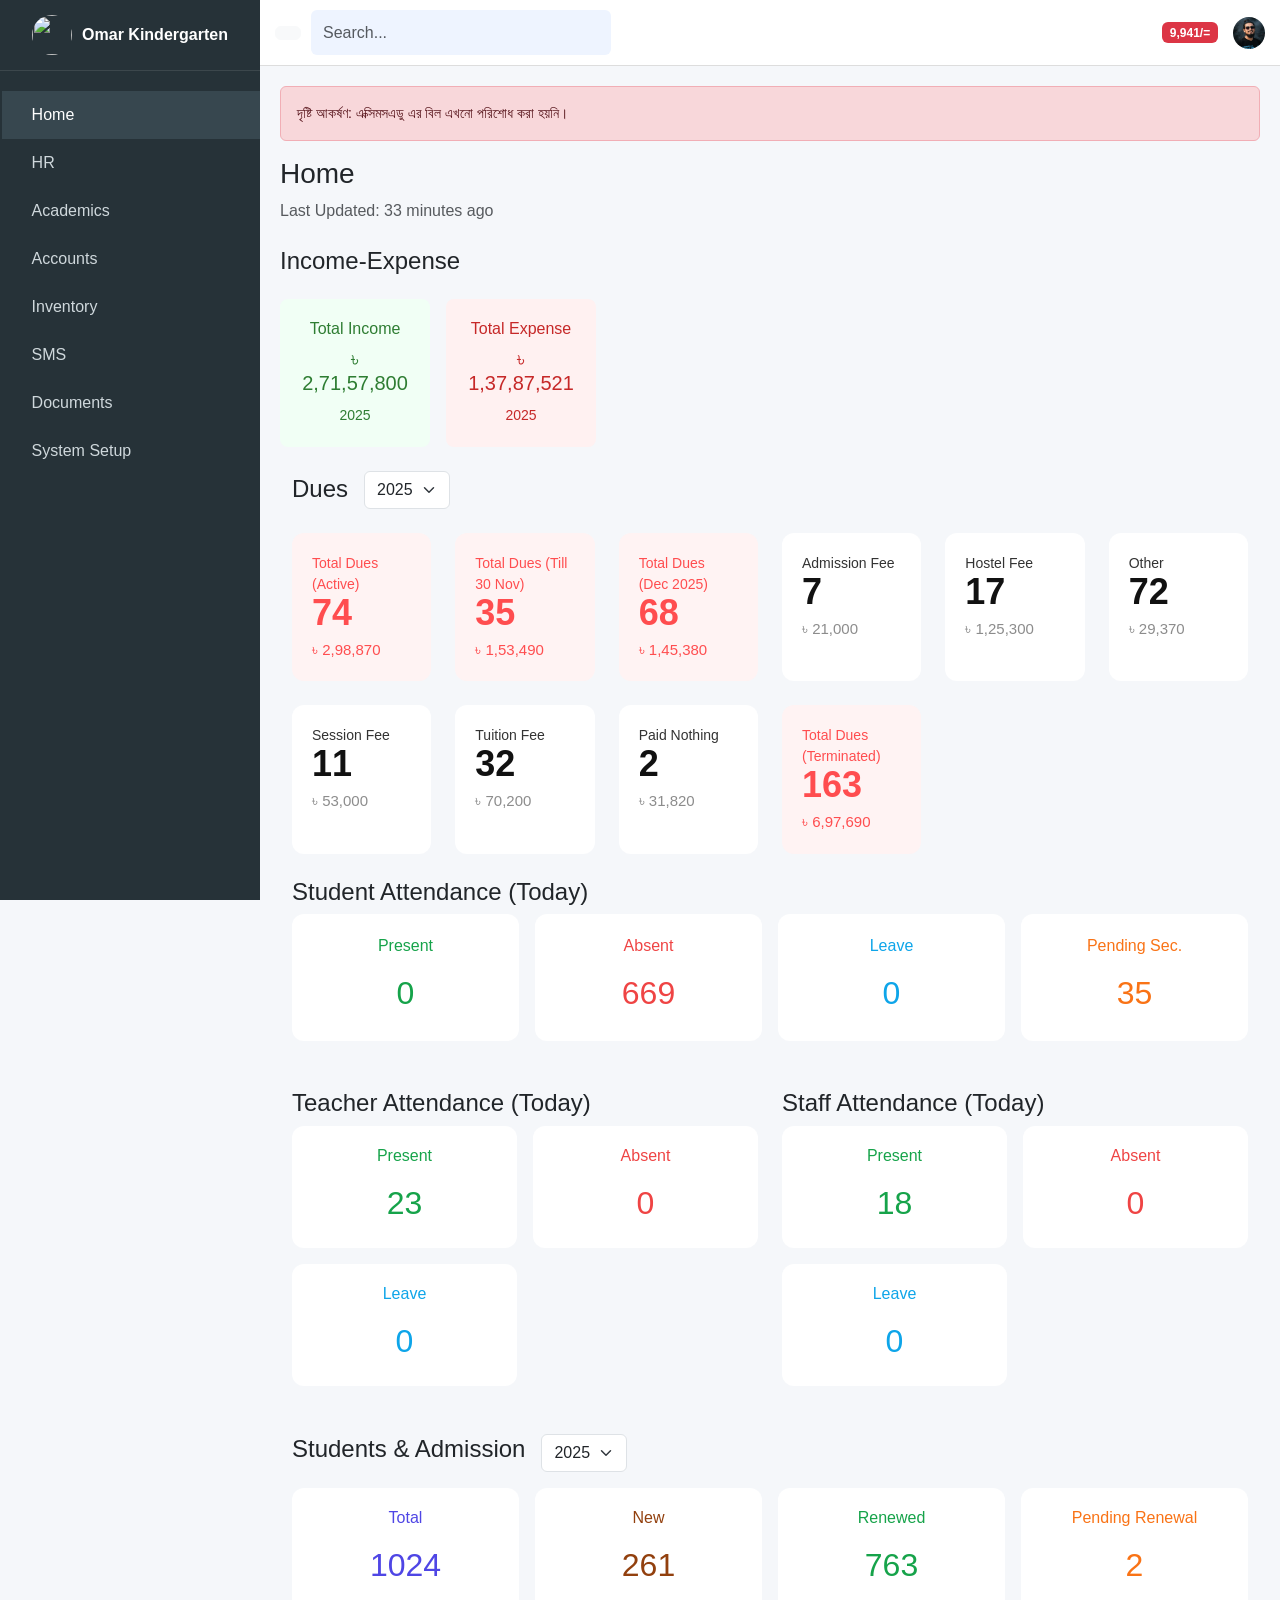
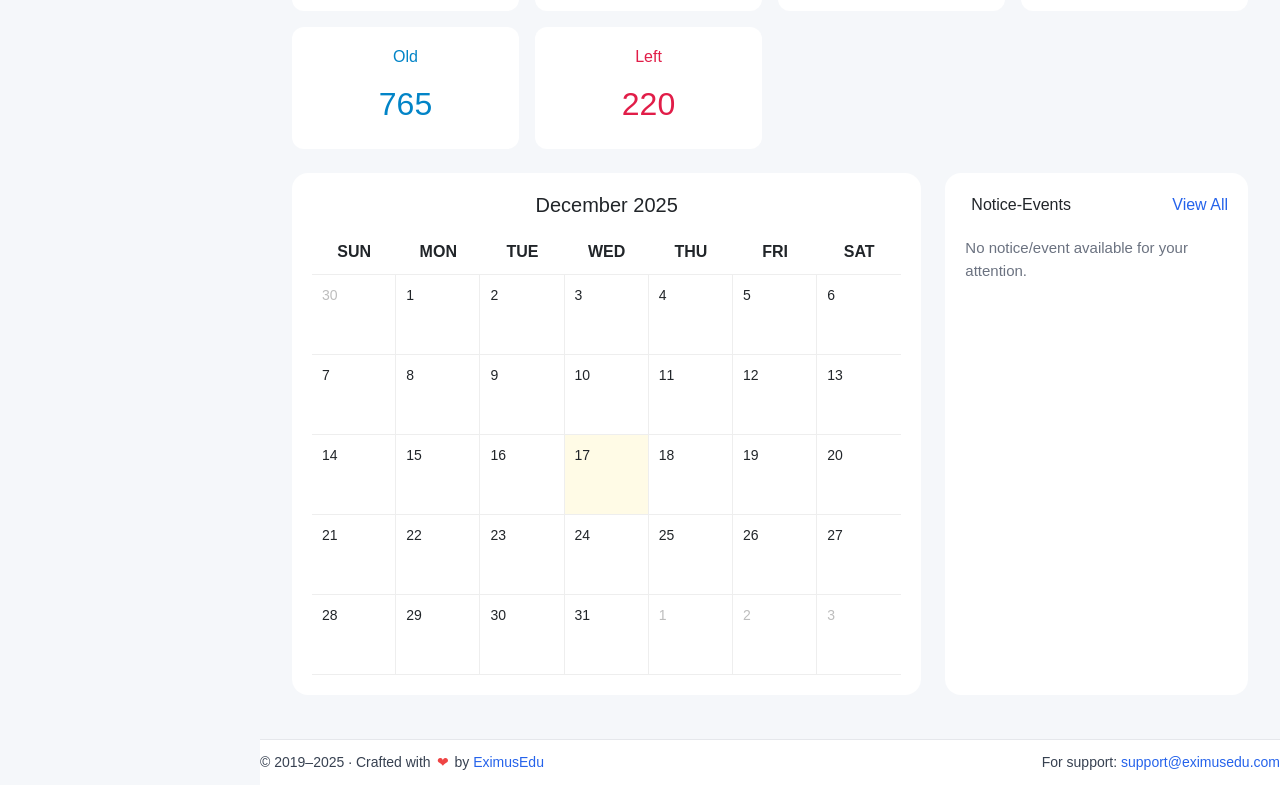
==== commit 854dfe64: "added a new page student filter and data table" ====
--- a/dashboard.html
+++ b/dashboard.html
@@ -36,7 +36,7 @@
 
         <ul class="menu">
           <li class="active">
-            <a href="#"><i class="ri-home-4-line"></i><span>Home</span></a>
+            <a href="/dashboard.html"><i class="ri-home-4-line"></i><span>Home</span></a>
           </li>
 
           <!-- ===== HR ===== -->
@@ -48,6 +48,7 @@
             </a>
 
             <ul class="submenu">
+              <li><a href="/student.html">Students</a></li>
               <li><a href="#">Employees</a></li>
 
               <!-- HR → Payroll (Parent again) -->
--- a/assets/css/style.css
+++ b/assets/css/style.css
@@ -89,11 +89,13 @@
   display: flex;
   min-height: 100vh;
   overflow-x: hidden;
+  width: 100%;
 }
 
 .layout {
   display: flex;
   min-height: 100vh;
+  width: 100%;
 }
 
 /* SIDEBAR */
@@ -116,6 +118,7 @@
   padding: 15px;
   display: flex;
   align-items: center;
+  justify-content: center;
   gap: 10px;
   border-bottom: 1px solid rgba(255, 255, 255, 0.1);
 }
@@ -165,6 +168,10 @@
 ol,
 ul {
   padding-left: 0.1rem !important;
+}
+
+.collapsed .menu li a{
+  justify-content: center;
 }
 
 .menu li a {
@@ -827,3 +834,28 @@
   margin: 0 2px;
 }
 /* footer style end here  */
+
+/* student filter style start here  */
+  .collapse {
+    transition: height 0.35s ease;
+  }
+  .container-fluid{
+    --bs-gutter-x: 0 !important;
+  }
+/* student filter style end here  */
+/* table style start here  */
+  thead th {
+    white-space: nowrap;
+  }
+  tbody tr:nth-child(even) {
+    background-color: #f4f8ff;
+  }
+  .table{
+    --bs-table-hover-color:none !important;
+    --bs-table-hover-bg: none !important;
+  }
+  .pagination {
+    flex-wrap: wrap !important;
+  }
+
+  /* table style end here  */
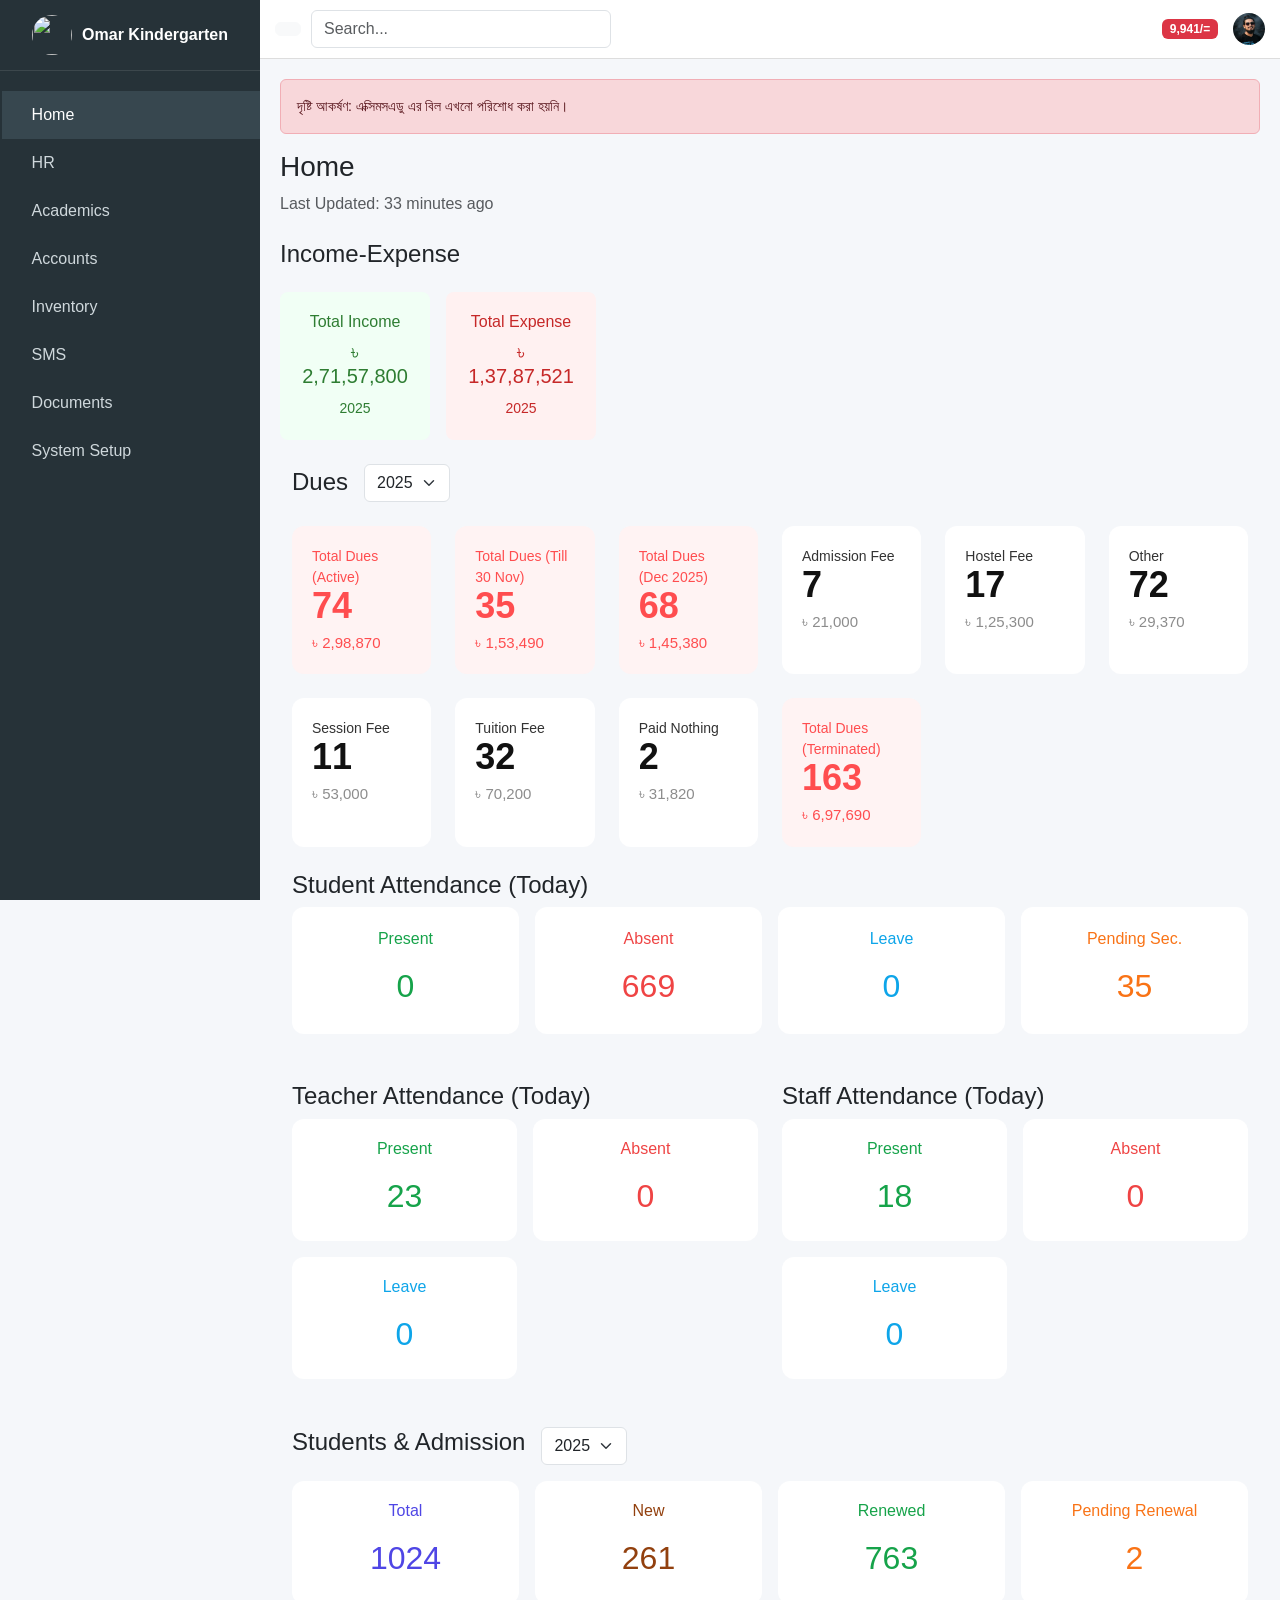
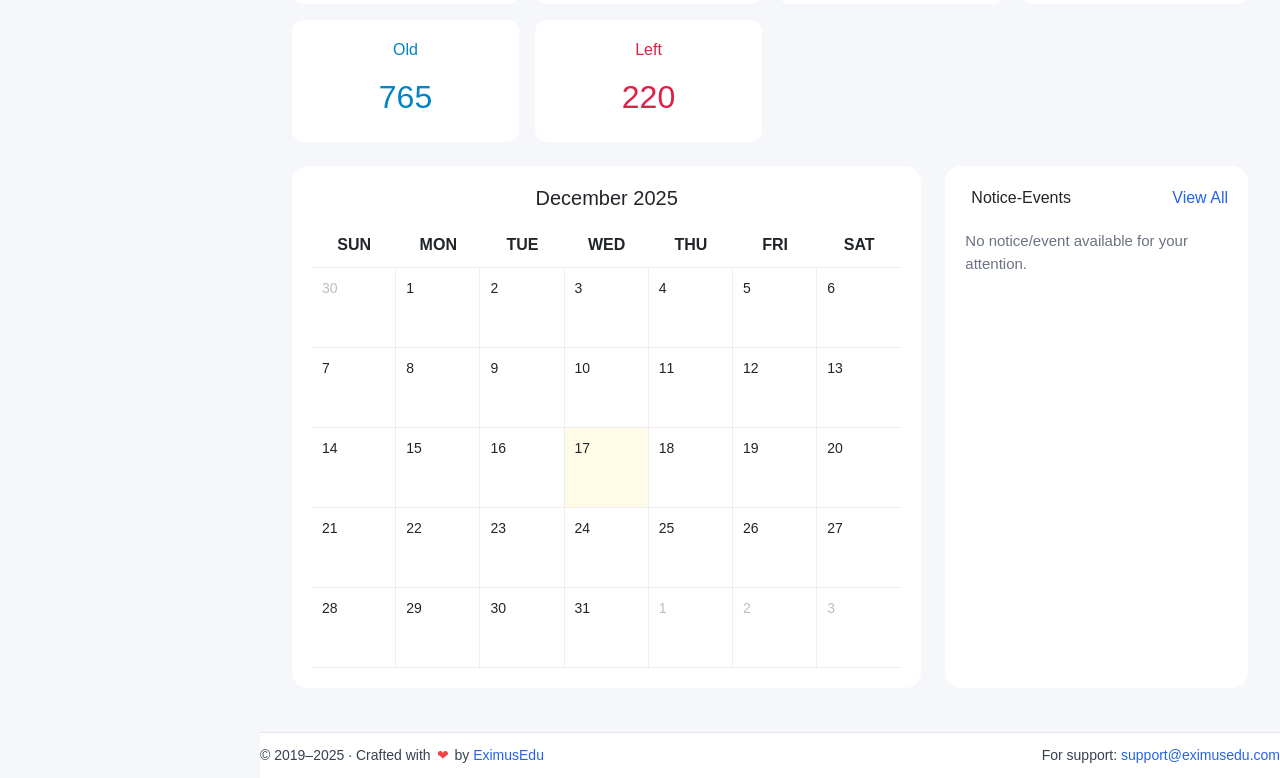
==== commit 7578b39e: "added input and table file" ====
--- a/dashboard.html
+++ b/dashboard.html
@@ -49,7 +49,7 @@
 
             <ul class="submenu">
               <li><a href="/student.html">Students</a></li>
-              <li><a href="#">Employees</a></li>
+              <li><a href="inputtype.html">Form Element</a></li>
 
               <!-- HR → Payroll (Parent again) -->
               <li class="has-sub">
@@ -64,7 +64,7 @@
                 </ul>
               </li>
 
-              <li><a href="#">Attendance</a></li>
+              <li><a href="table.css">Table</a></li>
               <li><a href="#">Leave Applications</a></li>
               <li><a href="#">ID Cards</a></li>
             </ul>
--- a/assets/css/style.css
+++ b/assets/css/style.css
@@ -31,9 +31,9 @@
 
 /* Inputs */
 .form-control {
-  background-color: #eef4ff;
+  /* background-color: #eef4ff;
   border: none;
-  height: 45px;
+  height: 45px; */
 }
 
 .form-control:focus {
@@ -86,10 +86,14 @@
   background-color: #f5f7fa;
   margin: 0;
   padding: 0;
-  display: flex;
+  /* display: flex; */
   min-height: 100vh;
   overflow-x: hidden;
   width: 100%;
+}
+a{
+  text-decoration: none;
+  color: inherit;
 }
 
 .layout {
@@ -859,3 +863,35 @@
   }
 
   /* table style end here  */
+
+  /* student form style start here   */
+   .form-label {
+      font-weight: 500;
+    }
+    .upload-box {
+      border: 2px dashed #dee2e6;
+      border-radius: 6px;
+      padding: 30px;
+      text-align: center;
+      color: #adb5bd;
+      cursor: pointer;
+    }
+    .upload-box:hover {
+      background: #f8f9fa;
+    }
+    .gender-btns .btn {
+      width: 100%;
+    }
+
+     .check-circle {
+      width: 28px;
+      height: 28px;
+      border: 2px solid #ced4da;
+      border-radius: 50%;
+      display: flex;
+      align-items: center;
+      justify-content: center;
+      color: #198754;
+      font-weight: bold;
+    }
+  
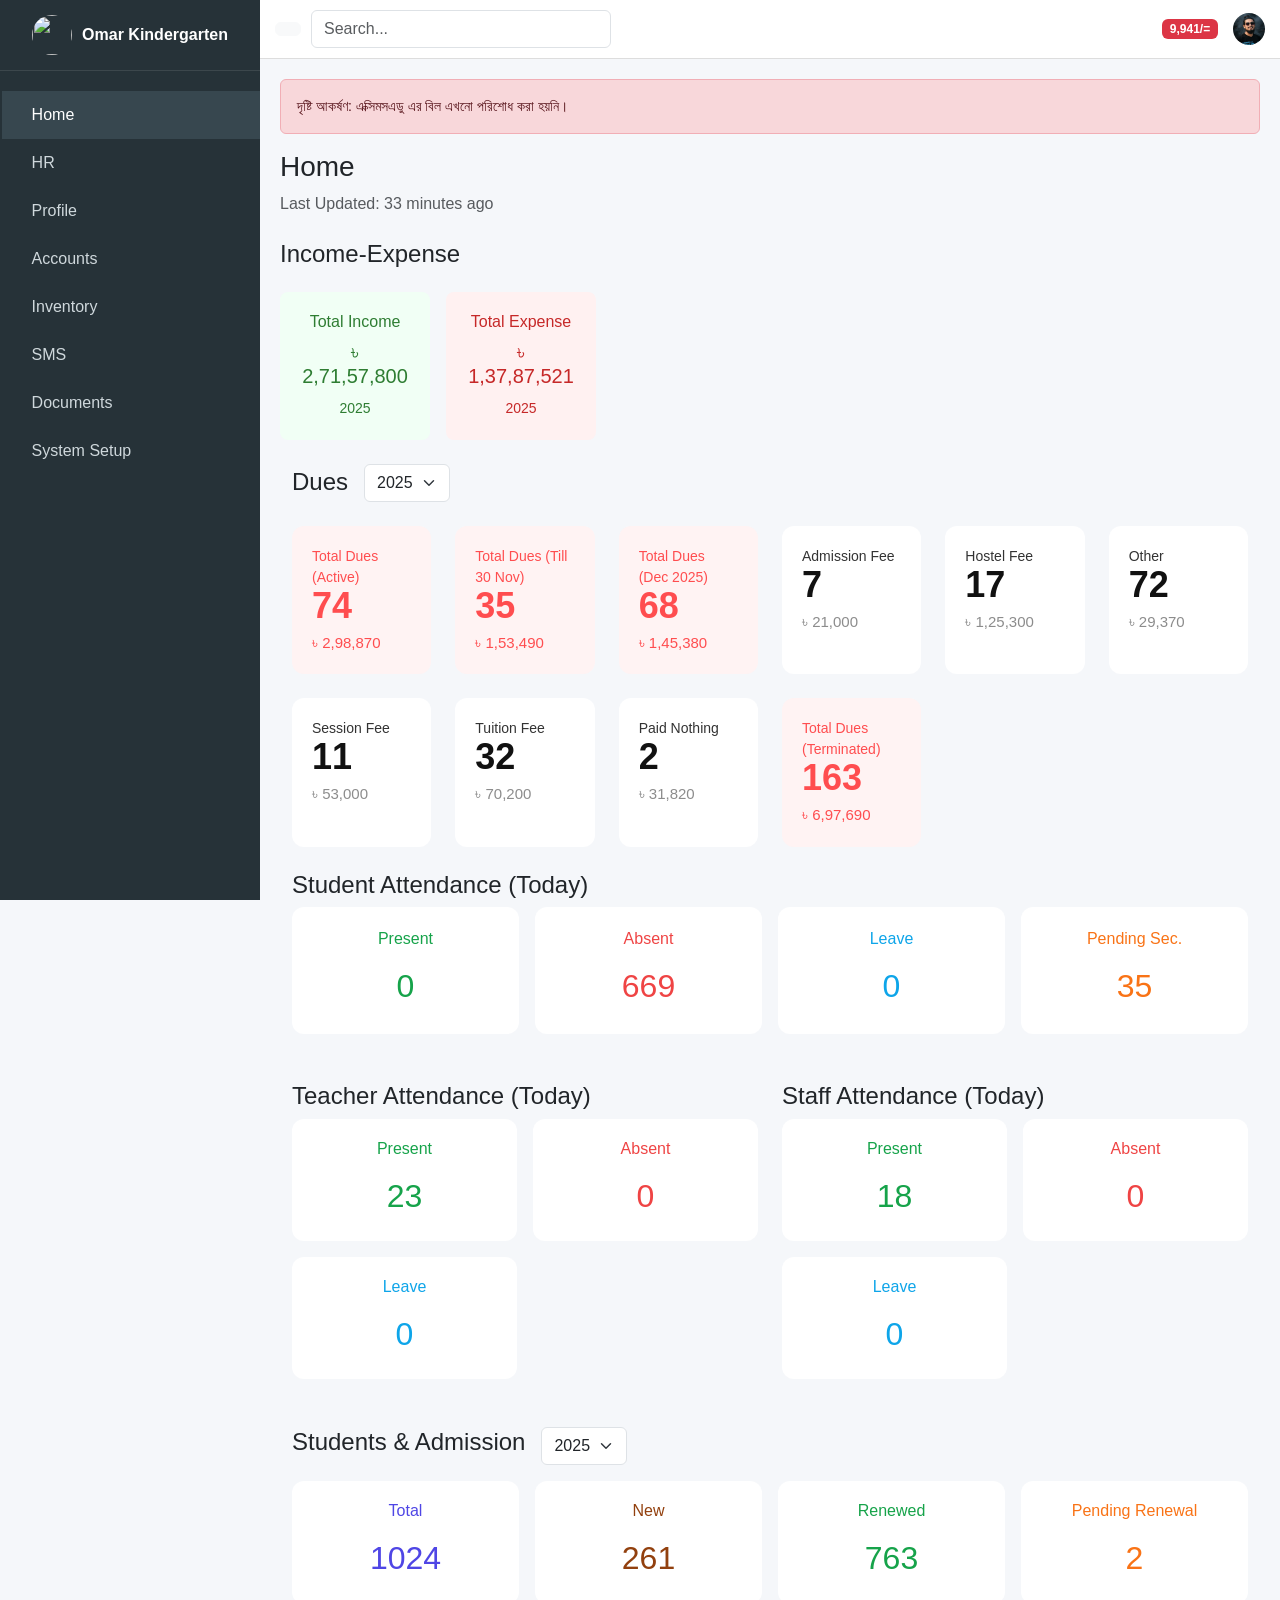
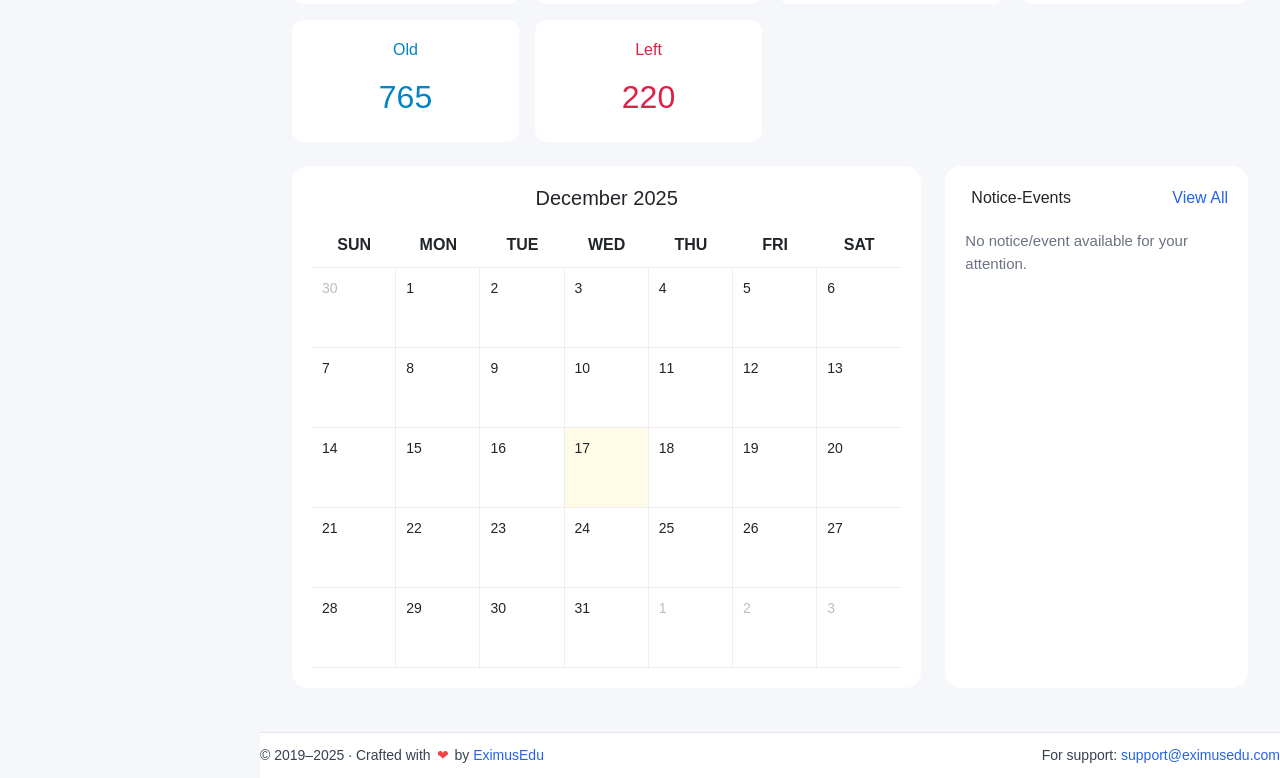
==== commit 5c01adf2: "added profile card file" ====
--- a/dashboard.html
+++ b/dashboard.html
@@ -54,19 +54,19 @@
               <!-- HR → Payroll (Parent again) -->
               <li class="has-sub">
                 <a href="#">
-                  <span>Payroll</span>
+                  <span>Details</span>
                   <i class="ri-arrow-right-s-line arrow"></i>
                 </a>
                 <ul class="submenu">
-                  <li><a href="#">Salary Sheet</a></li>
-                  <li><a href="#">Generate Salary</a></li>
-                  <li><a href="#">Payslip</a></li>
+                  <li><a href="detailsview.html">Details view</a></li>
+                  <li><a href="userview.html">User View</a></li>
+                  <li><a href="modal.html">Modal</a></li>
                 </ul>
               </li>
 
-              <li><a href="table.css">Table</a></li>
-              <li><a href="#">Leave Applications</a></li>
-              <li><a href="#">ID Cards</a></li>
+              <li><a href="table.html">Table</a></li>
+              <li><a href="btn.html">Buttons</a></li>
+              <li><a href="tabination.html">Tabs</a></li>
             </ul>
           </li>
 
@@ -74,12 +74,12 @@
           <li class="has-sub">
             <a href="#">
               <i class="ri-book-2-line"></i>
-              <span>Academics</span>
+              <span>Profile</span>
               <i class="ri-arrow-down-s-line arrow"></i>
             </a>
 
             <ul class="submenu">
-              <li><a href="#">Classes 1</a></li>
+              <li><a href="profilrcard.html"> Profile Card</a></li>
               <li><a href="#">Students 2</a></li>
 
               <!-- Academics → Examination (Parent again) -->
